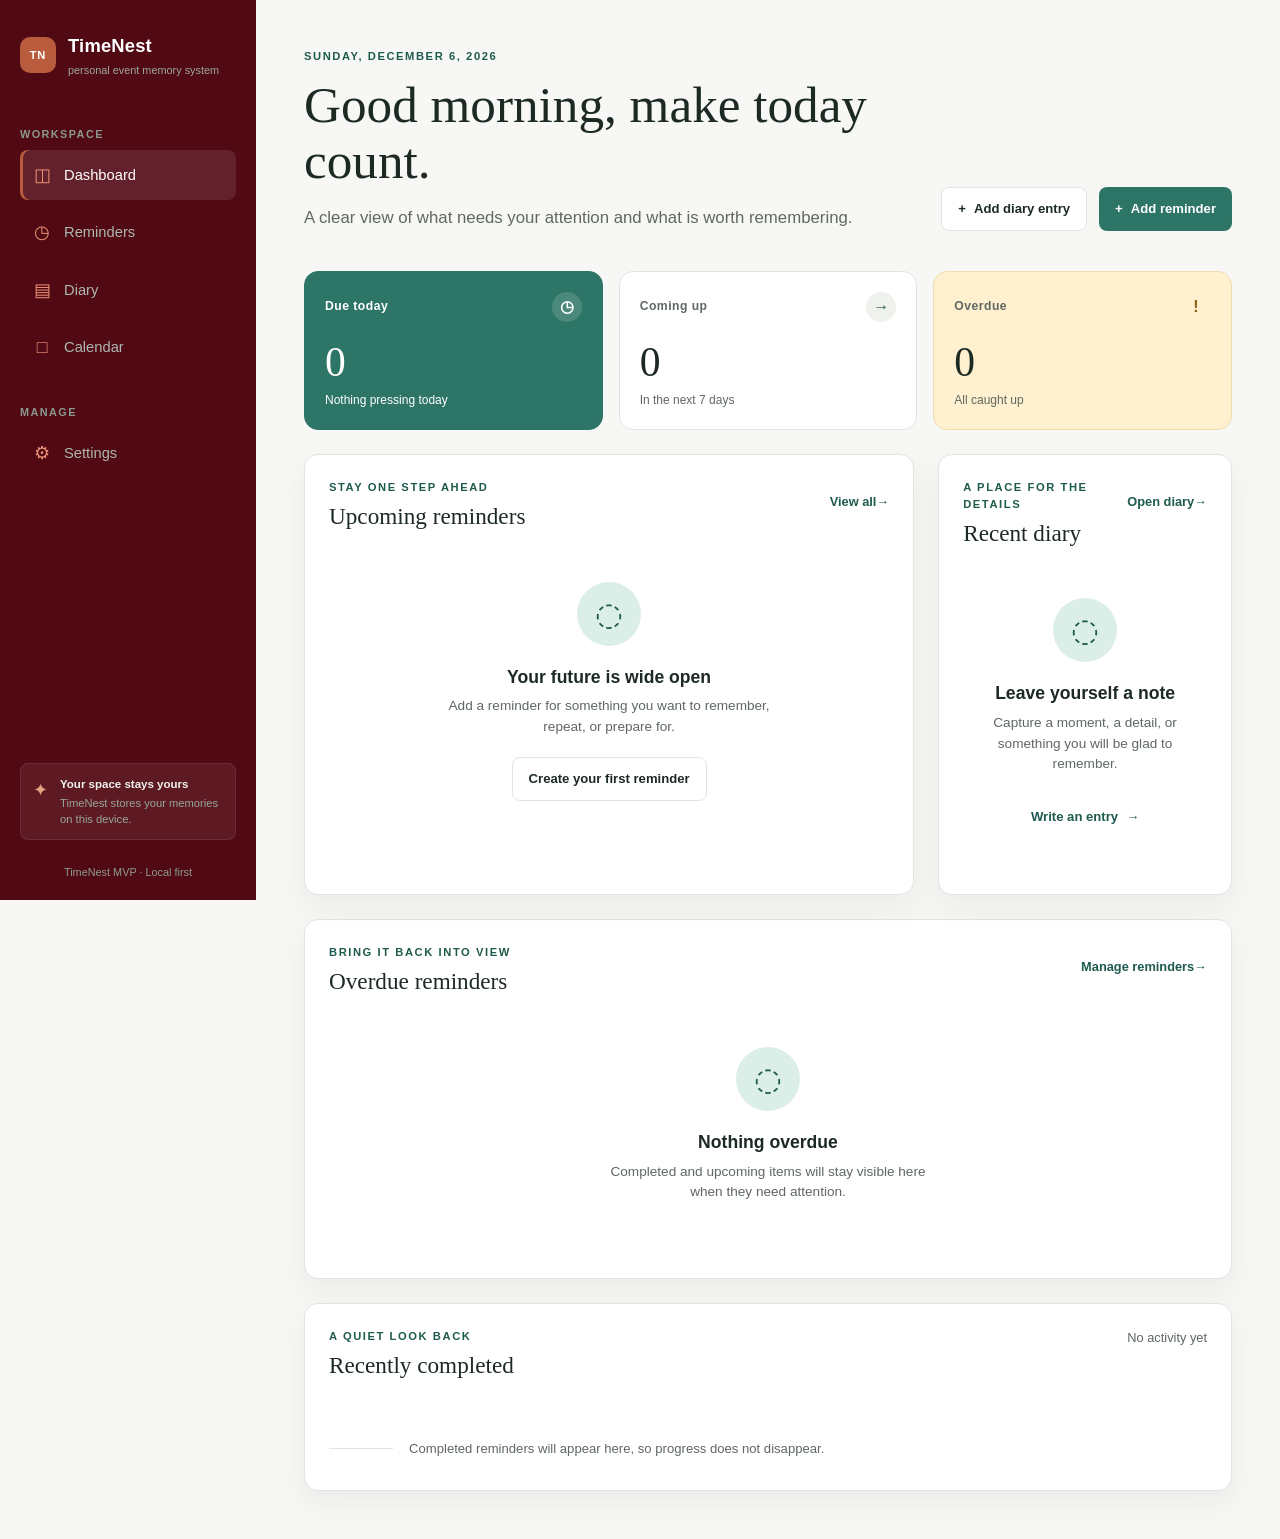
==== index.html @ 500fc463 "first commit" ====
<!doctype html>
<html lang="en">
<head>
  <meta charset="UTF-8">
  <meta name="viewport" content="width=device-width, initial-scale=1">
  <meta name="description" content="TimeNest keeps important reminders, recurring activities, and personal memories in one calm place.">
  <meta name="theme-color" content="#2d7567">
  <link rel="manifest" href="manifest.webmanifest">
  <link rel="icon" href="assets/icons/timenest-192.svg" type="image/svg+xml">
  <link rel="apple-touch-icon" href="assets/icons/timenest-192.svg">
  <title>TimeNest | Personal event memory system</title>
  <link rel="stylesheet" href="css/reset.css">
  <link rel="stylesheet" href="css/variables.css?v=2">
  <link rel="stylesheet" href="css/base.css?v=2">
  <link rel="stylesheet" href="css/layout.css?v=4">
  <link rel="stylesheet" href="css/components.css?v=2">
  <link rel="stylesheet" href="css/forms.css">
  <link rel="stylesheet" href="css/dashboard.css?v=1">
  <link rel="stylesheet" href="css/reminders.css?v=4">
  <link rel="stylesheet" href="css/diary.css">
  <link rel="stylesheet" href="css/calendar.css?v=1">
  <link rel="stylesheet" href="css/settings.css">
  <link rel="stylesheet" href="css/responsive.css?v=4">
</head>
<body>
  <div class="connection-status" id="connection-status" role="status" aria-live="polite" hidden>
    <span class="connection-status__dot" aria-hidden="true"></span><span data-connection-message>Offline: using saved TimeNest files.</span>
  </div>
  <div class="update-notice" id="update-notice" role="status" aria-live="polite" hidden>
    <span>A TimeNest update is ready.</span><button class="button button--small button--secondary" type="button" id="apply-update">Reload</button>
  </div>
  <div class="app-shell">
    <header class="mobile-header">
      <a class="brand brand--compact" href="#dashboard" aria-label="TimeNest dashboard">
        <span class="brand-mark" aria-hidden="true">TN</span>
        <span>TimeNest</span>
      </a>
      <button class="icon-button" type="button" aria-label="Open navigation" data-menu-toggle>
        <span aria-hidden="true">☰</span>
      </button>
    </header>

    <aside class="sidebar" data-sidebar>
      <div class="sidebar__topline">
        <a class="brand" href="#dashboard" aria-label="TimeNest dashboard">
          <span class="brand-mark" aria-hidden="true">TN</span>
          <span>
            <strong>TimeNest</strong>
            <small>personal event memory system</small>
          </span>
        </a>
        <button class="icon-button sidebar__close" type="button" aria-label="Close navigation" data-menu-close>
          <span aria-hidden="true">×</span>
        </button>
      </div>

      <nav class="primary-nav" aria-label="Primary navigation">
        <p class="nav-label">Workspace</p>
        <a class="nav-link is-active" href="#dashboard" aria-current="page">
          <span class="nav-link__icon" aria-hidden="true">◫</span>
          <span>Dashboard</span>
        </a>
        <a class="nav-link" href="#reminders">
          <span class="nav-link__icon" aria-hidden="true">◷</span>
          <span>Reminders</span>
        </a>
        <a class="nav-link" href="#diary">
          <span class="nav-link__icon" aria-hidden="true">▤</span>
          <span>Diary</span>
        </a>
        <a class="nav-link" href="#calendar">
          <span class="nav-link__icon" aria-hidden="true">□</span>
          <span>Calendar</span>
        </a>

        <p class="nav-label nav-label--spaced">Manage</p>
        <a class="nav-link" href="#settings">
          <span class="nav-link__icon" aria-hidden="true">⚙</span>
          <span>Settings</span>
        </a>
      </nav>

      <div class="sidebar__footer">
        <div class="privacy-note">
          <span class="privacy-note__icon" aria-hidden="true">✦</span>
          <div>
            <strong>Your space stays yours</strong>
            <p>TimeNest stores your memories on this device.</p>
          </div>
        </div>
        <small class="sidebar__version">TimeNest MVP · Local first</small>
      </div>
    </aside>

    <div class="sidebar-backdrop" data-menu-close></div>

    <main class="main-content" id="dashboard">
      <header class="page-header">
        <div>
          <p class="eyebrow" data-dashboard-date>Saturday, September 12, 2026</p>
          <h1>Good morning, make today count.</h1>
          <p class="page-header__summary">A clear view of what needs your attention and what is worth remembering.</p>
        </div>
        <div class="page-header__actions">
          <button class="button button--secondary" type="button" data-open-diary-form>
            <span aria-hidden="true">+</span>
            Add diary entry
          </button>
          <button class="button button--primary" type="button" data-open-reminder-form>
            <span aria-hidden="true">+</span>
            Add reminder
          </button>
        </div>
      </header>

      <section class="stats-grid" aria-label="Today at a glance">
        <article class="stat-card stat-card--accent">
          <div class="stat-card__header">
            <span class="stat-card__label">Due today</span>
            <span class="stat-card__icon" aria-hidden="true">◷</span>
          </div>
          <strong class="stat-card__value" data-dashboard-value="today">0</strong>
          <p>Nothing pressing today</p>
        </article>
        <article class="stat-card">
          <div class="stat-card__header">
            <span class="stat-card__label">Coming up</span>
            <span class="stat-card__icon" aria-hidden="true">→</span>
          </div>
          <strong class="stat-card__value" data-dashboard-value="upcoming">0</strong>
          <p>In the next 7 days</p>
        </article>
        <article class="stat-card stat-card--warning">
          <div class="stat-card__header">
            <span class="stat-card__label">Overdue</span>
            <span class="stat-card__icon" aria-hidden="true">!</span>
          </div>
          <strong class="stat-card__value" data-dashboard-value="overdue">0</strong>
          <p>All caught up</p>
        </article>
      </section>

      <div class="dashboard-grid">
        <section class="content-panel content-panel--wide" aria-labelledby="upcoming-title">
          <div class="panel-heading">
            <div>
              <p class="eyebrow">Stay one step ahead</p>
              <h2 id="upcoming-title">Upcoming reminders</h2>
            </div>
            <a class="text-link" href="#reminders">View all <span aria-hidden="true">→</span></a>
          </div>
          <div id="upcoming-reminders-list" class="dashboard-list" aria-live="polite"></div>
        </section>

        <section class="content-panel" aria-labelledby="diary-title">
          <div class="panel-heading">
            <div>
              <p class="eyebrow">A place for the details</p>
              <h2 id="diary-title">Recent diary</h2>
            </div>
            <a class="text-link" href="#diary">Open diary <span aria-hidden="true">→</span></a>
          </div>
          <div id="recent-diary-list" class="dashboard-list" aria-live="polite"></div>
        </section>
      </div>

      <section class="content-panel overdue-panel" aria-labelledby="overdue-title">
        <div class="panel-heading">
          <div>
            <p class="eyebrow">Bring it back into view</p>
            <h2 id="overdue-title">Overdue reminders</h2>
          </div>
          <a class="text-link" href="#reminders">Manage reminders <span aria-hidden="true">→</span></a>
        </div>
        <div id="overdue-reminders-list" class="dashboard-list" aria-live="polite"></div>
      </section>

      <section class="content-panel history-panel" aria-labelledby="history-title">
        <div class="panel-heading">
          <div>
            <p class="eyebrow">A quiet look back</p>
            <h2 id="history-title">Recently completed</h2>
          </div>
          <span class="panel-meta">No activity yet</span>
        </div>
        <div id="recent-completed-list" class="dashboard-list" aria-live="polite"></div>
      </section>

      <section class="app-view reminders-view" id="reminders-view" aria-labelledby="reminders-title" hidden>
        <header class="page-header page-header--compact">
          <div>
            <p class="eyebrow">Keep the important things moving</p>
            <h1 id="reminders-title">Reminders</h1>
            <p class="page-header__summary">Plan once, then let TimeNest keep the next date in view.</p>
          </div>
          <button class="button button--primary" type="button" data-open-reminder-form><span aria-hidden="true">+</span> Add reminder</button>
        </header>
        <div class="reminders-toolbar">
          <label class="form-label" for="reminder-filter">Show</label>
          <select class="form-control reminders-filter" id="reminder-filter">
            <option value="active">Active reminders</option>
            <option value="completed">Completed reminders</option>
            <option value="archived">Archived reminders</option>
            <option value="all">All reminders</option>
          </select>
        </div>
        <div id="reminder-list" class="reminder-list" aria-live="polite"></div>
      </section>

      <section class="app-view diary-view" id="diary-view" aria-labelledby="diary-page-title" hidden>
        <header class="page-header page-header--compact">
          <div>
            <p class="eyebrow">Keep the details close</p>
            <h1 id="diary-page-title">Diary</h1>
            <p class="page-header__summary">A searchable record of the moments, decisions, and details you want to keep.</p>
          </div>
          <button class="button button--primary" type="button" data-open-diary-form><span aria-hidden="true">+</span> Add diary entry</button>
        </header>
        <div class="diary-toolbar">
          <label class="form-label diary-search-label" for="diary-search">Search</label>
          <input class="form-control" id="diary-search" type="search" placeholder="Search title or entry...">
          <label class="form-label" for="diary-category-filter">Category</label>
          <select class="form-control" id="diary-category-filter"><option value="">All categories</option></select>
          <label class="form-label" for="diary-date-filter">Date</label>
          <input class="form-control" id="diary-date-filter" type="date">
          <label class="form-label" for="diary-sort">Sort</label>
          <select class="form-control" id="diary-sort"><option value="newest">Newest first</option><option value="oldest">Oldest first</option><option value="title">Title A-Z</option></select>
        </div>
        <div id="diary-list" class="diary-list" aria-live="polite"></div>
      </section>

      <section class="app-view calendar-view" id="calendar-view" aria-labelledby="calendar-page-title" hidden>
        <header class="page-header page-header--compact">
          <div><p class="eyebrow">See your time in context</p><h1 id="calendar-page-title">Calendar</h1><p class="page-header__summary">Reminders and diary entries, gathered by date.</p></div>
          <div class="calendar-actions"><button class="button button--secondary" type="button" data-calendar-today>Today</button><button class="icon-button icon-button--light" type="button" aria-label="Previous month" data-calendar-prev>←</button><button class="icon-button icon-button--light" type="button" aria-label="Next month" data-calendar-next>→</button></div>
        </header>
        <section class="calendar-panel" aria-labelledby="calendar-title"><div class="calendar-heading"><h2 id="calendar-title">Calendar</h2><div class="calendar-legend"><span><i class="calendar-marker calendar-marker--diary"></i> Diary</span><span><i class="calendar-marker calendar-marker--reminder"></i> Reminder</span></div></div><div class="calendar-weekdays" aria-hidden="true"><span>Sun</span><span>Mon</span><span>Tue</span><span>Wed</span><span>Thu</span><span>Fri</span><span>Sat</span></div><div class="calendar-grid" id="calendar-grid"></div></section>
        <section class="calendar-selection content-panel" aria-labelledby="calendar-selected-date"><p class="eyebrow">Selected date</p><h2 id="calendar-selected-date">Today</h2><div id="calendar-selected-items"></div></section>
      </section>

      <section class="app-view settings-view" id="settings-view" aria-labelledby="settings-page-title" hidden>
        <header class="page-header page-header--compact"><div><p class="eyebrow">Make TimeNest work your way</p><h1 id="settings-page-title">Settings</h1><p class="page-header__summary">Notification controls stay transparent and private on this device.</p></div></header>
        <section class="content-panel settings-panel" aria-labelledby="notification-settings-title">
          <div class="panel-heading"><div><p class="eyebrow">Browser notifications</p><h2 id="notification-settings-title">Reminder notifications</h2></div><span class="status status--upcoming">Local only</span></div>
          <p class="settings-status" id="notification-status-text">Checking notification support...</p>
          <p class="settings-permission" id="notification-permission">Permission: checking</p>
          <div class="settings-options">
            <label class="settings-toggle"><input type="checkbox" id="notifications-enabled"><span><strong>Enable reminder notifications</strong><small>Check eligible reminders when TimeNest opens or when you check manually.</small></span></label>
            <label class="settings-toggle"><input type="checkbox" id="overdue-notifications-enabled"><span><strong>Include overdue reminders</strong><small>Allow one notification per overdue reminder per day.</small></span></label>
          </div>
          <div class="settings-actions"><button class="button button--primary" type="button" id="request-notification-permission">Allow notifications</button><button class="button button--secondary" type="button" id="check-notifications">Check reminders now</button></div>
          <p class="settings-check-result" id="notification-check-result" aria-live="polite"></p>
          <div class="settings-note"><strong>About browser notifications</strong><p>Browser permissions and device settings control whether notifications appear. An ordinary browser tab cannot always wake at an exact future time, so TimeNest checks when the app opens or when you run a check. A future push service can extend this without changing your reminder data.</p></div>
        </section>
        <section class="content-panel settings-panel" aria-labelledby="preferences-title">
          <div class="panel-heading"><div><p class="eyebrow">Preferences</p><h2 id="preferences-title">Appearance and reminder defaults</h2></div></div>
          <div class="settings-fields">
            <label class="form-field"><span class="form-label">Theme</span><select class="form-control" id="theme-select"><option value="system">Use device setting</option><option value="light">Light</option><option value="dark">Dark</option></select></label>
            <label class="form-field"><span class="form-label">Default reminder lead time</span><input class="form-control" id="default-reminder-days" type="number" min="0" step="1"><small>Days before the due date.</small></label>
            <label class="form-field"><span class="form-label">Default reminder time</span><input class="form-control" id="default-reminder-time" type="time"><small>Used for newly created reminders.</small></label>
          </div>
          <div class="settings-actions"><button class="button button--primary" type="button" id="save-preferences">Save preferences</button></div>
        </section>
        <section class="content-panel settings-panel" aria-labelledby="account-title">
          <div class="panel-heading"><div><p class="eyebrow">Your profile</p><h2 id="account-title">Account and access</h2></div><span class="status status--upcoming" id="account-status-badge">Device only</span></div>
          <p class="settings-status" id="account-status-text">Checking profile status...</p>
          <div class="settings-fields" id="account-fields" hidden>
            <label class="form-field"><span class="form-label">Display name</span><input class="form-control" id="account-display-name" type="text" maxlength="80" placeholder="Your name"></label>
            <label class="form-field"><span class="form-label">Email address</span><input class="form-control" id="account-email" type="email" maxlength="254" placeholder="you@example.com"></label>
          </div>
          <div class="settings-actions" id="account-actions"></div>
          <div class="settings-note"><strong>About local profiles</strong><p>A profile is stored only on this device and simply puts a password around your own data. TimeNest never sends your email, reminders, or diary entries to a server. If you clear your browser data, the profile and everything it protects are removed together.</p></div>
        </section>
        <section class="content-panel settings-panel" aria-labelledby="data-title">
          <div class="panel-heading"><div><p class="eyebrow">Your local data</p><h2 id="data-title">Export, import, or clear</h2></div></div>
          <p class="settings-permission">Exports include reminders, diary entries, and preferences. Imported files are validated before any data changes.</p>
          <div class="settings-fields settings-fields--data"><label class="form-field"><span class="form-label">Import behavior</span><select class="form-control" id="import-mode"><option value="merge">Merge (keep existing duplicates)</option><option value="replace">Replace all existing data</option></select></label><label class="form-field"><span class="form-label">TimeNest JSON file</span><input class="form-control" id="import-file" type="file" accept="application/json,.json"></label></div>
          <div class="settings-actions"><button class="button button--secondary" type="button" id="export-data">Export JSON</button><button class="button button--primary" type="button" id="import-data">Import JSON</button><button class="button button--danger" type="button" id="clear-all-data">Clear all data</button></div>
          <p class="settings-check-result" id="data-transfer-result" aria-live="polite"></p>
        </section>
      </section>
    </main>
  </div>

  <dialog class="modal-dialog" id="reminder-form-dialog" aria-labelledby="reminder-form-title">
    <form class="modal" id="reminder-form" method="dialog">
      <div class="modal__header"><h2 id="reminder-form-title">Add reminder</h2><button class="icon-button icon-button--light" type="button" aria-label="Close reminder form" data-close-dialog="reminder-form-dialog">×</button></div>
      <div class="modal__body form-grid">
        <div class="form-field form-field--full"><label class="form-label" for="reminder-title">Title</label><input class="form-control" id="reminder-title" name="title" required maxlength="120" placeholder="e.g. Car service"></div>
        <div class="form-field"><label class="form-label" for="reminder-category">Category</label><input class="form-control" id="reminder-category" name="category" maxlength="60" value="General"></div>
        <div class="form-field"><label class="form-label" for="reminder-date">Due date</label><input class="form-control" id="reminder-date" name="nextDueDate" type="date" required></div>
        <div class="form-field"><label class="form-label" for="reminder-time">Time <span class="form-hint">optional</span></label><input class="form-control" id="reminder-time" name="reminderTime" type="time"></div>
        <div class="form-field"><label class="form-label" for="recurrence-type">Repeats</label><select class="form-control" id="recurrence-type" name="recurrenceType"><option value="once">One time</option><option value="daily">Daily</option><option value="weekly">Weekly</option><option value="monthly">Monthly</option><option value="yearly">Yearly</option><option value="custom">Custom interval</option></select></div>
        <div class="form-field" id="recurrence-interval-field"><label class="form-label" for="recurrence-interval">Every</label><input class="form-control" id="recurrence-interval" name="recurrenceInterval" type="number" min="1" step="1" value="1"></div>
        <div class="form-field" id="custom-unit-field"><label class="form-label" for="custom-unit">Unit</label><select class="form-control" id="custom-unit" name="customUnit"><option value="days">Days</option><option value="weeks">Weeks</option><option value="months">Months</option><option value="years">Years</option></select></div>
        <div class="form-field"><label class="form-label" for="reminder-days">Remind me days before</label><input class="form-control" id="reminder-days" name="reminderDaysBefore" type="number" min="0" step="1" value="7"></div>
        <div class="form-field form-field--full"><label class="form-label" for="reminder-notes">Notes <span class="form-hint">optional</span></label><textarea class="form-control" id="reminder-notes" name="notes" maxlength="2000" placeholder="Add context you will want later..."></textarea></div>
      </div>
      <div class="modal__footer"><button class="button button--secondary" type="button" data-close-dialog="reminder-form-dialog">Cancel</button><button class="button button--primary" type="submit">Save reminder</button></div>
    </form>
  </dialog>

  <dialog class="modal-dialog" id="reminder-detail-dialog" aria-labelledby="reminder-detail-title">
    <div class="modal" id="reminder-detail-content"></div>
  </dialog>

  <dialog class="modal-dialog" id="diary-form-dialog" aria-labelledby="diary-form-title">
    <form class="modal" id="diary-form" method="dialog">
      <div class="modal__header"><h2 id="diary-form-title">Add diary entry</h2><button class="icon-button icon-button--light" type="button" aria-label="Close diary form" data-close-dialog="diary-form-dialog">×</button></div>
      <div class="modal__body form-grid">
        <div class="form-field"><label class="form-label" for="diary-date">Date</label><input class="form-control" id="diary-date" name="date" type="date" required></div>
        <div class="form-field"><label class="form-label" for="diary-time">Time <span class="form-hint">optional</span></label><input class="form-control" id="diary-time" name="time" type="time"></div>
        <div class="form-field"><label class="form-label" for="diary-category">Category</label><input class="form-control" id="diary-category" name="category" maxlength="60" value="General"></div>
        <div class="form-field form-field--full"><label class="form-label" for="diary-title-input">Title</label><input class="form-control" id="diary-title-input" name="title" required maxlength="120" placeholder="What do you want to remember?"></div>
        <div class="form-field form-field--full"><label class="form-label" for="diary-content">Entry</label><textarea class="form-control" id="diary-content" name="content" required maxlength="5000" placeholder="Write a few details..."></textarea></div>
      </div>
      <div class="modal__footer"><button class="button button--secondary" type="button" data-close-dialog="diary-form-dialog">Cancel</button><button class="button button--primary" type="submit">Save entry</button></div>
    </form>
  </dialog>

  <dialog class="modal-dialog" id="diary-detail-dialog" aria-labelledby="diary-detail-title">
    <div class="modal" id="diary-detail-content"></div>
  </dialog>

  <dialog class="modal-dialog" id="account-password-dialog" aria-labelledby="account-password-title">
    <form class="modal" id="account-password-form" method="dialog">
      <div class="modal__header"><h2 id="account-password-title">Change password</h2><button class="icon-button icon-button--light" type="button" aria-label="Close password form" data-close-dialog="account-password-dialog">×</button></div>
      <div class="modal__body form-grid">
        <div class="form-field form-field--full"><label class="form-label" for="account-current-password">Current password</label><input class="form-control" id="account-current-password" name="currentPassword" type="password" autocomplete="current-password" required></div>
        <div class="form-field form-field--full"><label class="form-label" for="account-new-password">New password</label><input class="form-control" id="account-new-password" name="newPassword" type="password" autocomplete="new-password" required minlength="8"><small class="form-hint">At least 8 characters.</small></div>
      </div>
      <div class="modal__footer"><button class="button button--secondary" type="button" data-close-dialog="account-password-dialog">Cancel</button><button class="button button--primary" type="submit">Update password</button></div>
    </form>
  </dialog>

  <div class="toast-region" id="toast-region" aria-live="polite" aria-atomic="true"></div>

  <script type="module" src="js/app.js?v=6"></script>
</body>
</html>
---- css/variables.css ----
:root {
  color-scheme: light;
  --color-canvas: #f7f8f5;
  --color-surface: #ffffff;
  --color-surface-soft: #eef1ec;
  --color-surface-raised: #ffffff;
  --color-surface-inset: #f1f4f0;
  --color-ink: #1d2a24;
  --color-ink-muted: #5f6862;
  --color-ink-faint: #9ca69f;
  --color-line: #e0e6df;
  --color-line-strong: #c4cec6;
  --color-accent: #2d7567;
  --color-accent-dark: #1f5a4f;
  --color-accent-soft: #dceee8;
  --color-coral: #b85c3d;
  --color-coral-soft: #f8e4dc;
  --color-yellow: #8a6214;
  --color-yellow-soft: #fff0cf;
  --color-success: #2d7567;
  --color-success-soft: #dceee8;
  --color-danger: #b64d43;
  --color-danger-soft: #f9e0dd;
  --color-info: #3e6890;
  --color-info-soft: #e2edf7;
  --color-on-accent: #ffffff;
  --color-on-coral: #ffffff;
  --color-on-danger: #ffffff;
  --color-shadow: rgba(29, 42, 36, 0.06);
  --font-display: Georgia, 'Times New Roman', serif;
  --font-body: 'Segoe UI', Tahoma, sans-serif;
  --text-xs: 0.72rem;
  --text-sm: 0.82rem;
  --text-md: 0.95rem;
  --text-lg: 1.15rem;
  --text-xl: 1.45rem;
  --text-2xl: 1.9rem;
  --text-3xl: clamp(2rem, 4vw, 3.7rem);
  --leading-tight: 1.1;
  --leading-normal: 1.5;
  --leading-relaxed: 1.7;
  --sidebar-width: 256px;
  --content-max: 1440px;
  --radius-sm: 8px;
  --radius-md: 14px;
  --radius-lg: 22px;
  --border-thin: 1px solid var(--color-line);
  --border-strong: 1px solid var(--color-line-strong);
  --shadow-sm: 0 4px 14px var(--color-shadow);
  --shadow-md: 0 14px 34px rgba(29, 42, 36, 0.12);
  --space-1: 0.25rem;
  --space-2: 0.5rem;
  --space-3: 0.75rem;
  --space-4: 1rem;
  --space-5: 1.25rem;
  --space-6: 1.5rem;
  --space-8: 2rem;
  --space-10: 2.5rem;
  --space-12: 3rem;
  --space-16: 4rem;
  --space-20: 5rem;
}

[data-theme="dark"] {
  color-scheme: dark;
  --color-canvas: #17201c;
  --color-surface: #202b26;
  --color-surface-soft: #293630;
  --color-surface-raised: #2a3731;
  --color-surface-inset: #18231e;
  --color-ink: #f2f6f1;
  --color-ink-muted: #b8c3bb;
  --color-ink-faint: #87958b;
  --color-line: #36443c;
  --color-line-strong: #536259;
  --color-accent: #2d7567;
  --color-accent-dark: #78c5ae;
  --color-accent-soft: #24483f;
  --color-coral: #ed9277;
  --color-coral-soft: #4c302b;
  --color-yellow: #e5b75f;
  --color-yellow-soft: #493b22;
  --color-success: #78c5ae;
  --color-success-soft: #24483f;
  --color-danger: #f08e83;
  --color-danger-soft: #4c2d2b;
  --color-info: #8db9e0;
  --color-info-soft: #293e52;
  --color-on-accent: #ffffff;
  --color-on-coral: #1d2a24;
  --color-on-danger: #1d2a24;
  --color-shadow: rgba(0, 0, 0, 0.2);
}

@media (prefers-color-scheme: dark) {
  :root:not([data-theme="light"]) {
    color-scheme: dark;
    --color-canvas: #17201c;
    --color-surface: #202b26;
    --color-surface-soft: #293630;
    --color-surface-raised: #2a3731;
    --color-surface-inset: #18231e;
    --color-ink: #f2f6f1;
    --color-ink-muted: #b8c3bb;
    --color-ink-faint: #87958b;
    --color-line: #36443c;
    --color-line-strong: #536259;
    --color-accent: #2d7567;
    --color-accent-dark: #78c5ae;
    --color-accent-soft: #24483f;
    --color-coral: #ed9277;
    --color-coral-soft: #4c302b;
    --color-yellow: #e5b75f;
    --color-yellow-soft: #493b22;
    --color-success: #78c5ae;
    --color-success-soft: #24483f;
    --color-danger: #f08e83;
    --color-danger-soft: #4c2d2b;
    --color-info: #8db9e0;
    --color-info-soft: #293e52;
    --color-on-accent: #ffffff;
    --color-on-coral: #1d2a24;
    --color-on-danger: #1d2a24;
    --color-shadow: rgba(0, 0, 0, 0.2);
  }
}
---- css/base.css ----
body {
  background: var(--color-canvas);
  color: var(--color-ink);
  font-family: var(--font-body);
  line-height: var(--leading-normal);
  transition: background-color 180ms ease, color 180ms ease;
}

[hidden] {
  display: none !important;
}

h1,
h2,
h3 {
  letter-spacing: 0;
}

h1,
h2 {
  font-family: var(--font-display);
  font-weight: 500;
}

h1 {
  font-size: var(--text-3xl);
  line-height: var(--leading-tight);
  max-width: 760px;
}

h2 {
  font-size: var(--text-xl);
  line-height: var(--leading-tight);
}

h3 {
  font-size: var(--text-lg);
  line-height: 1.3;
}

p {
  color: var(--color-ink-muted);
}

small {
  font-size: var(--text-xs);
}

input,
textarea,
select {
  color: var(--color-ink);
}

:focus-visible {
  outline: 3px solid var(--color-coral);
  outline-offset: 3px;
}

::selection {
  background: var(--color-accent-soft);
  color: var(--color-ink);
}
---- css/layout.css ----
.app-shell {
  display: grid;
  grid-template-columns: var(--sidebar-width) minmax(0, 1fr);
  min-height: 100vh;
}

.sidebar {
  background: #510913;
  color: #f8faf5;
  display: flex;
  flex-direction: column;
  height: 100vh;
  overflow: auto;
  padding: var(--space-8) var(--space-5) var(--space-5);
  position: sticky;
  top: 0;
  z-index: 2;
}

.sidebar__topline {
  align-items: flex-start;
  display: flex;
  justify-content: space-between;
}

.main-content {
  max-width: calc(var(--content-max) + var(--space-12) * 2);
  min-width: 0;
  padding: var(--space-12) clamp(var(--space-6), 5vw, var(--space-12));
}

.page-header {
  align-items: flex-end;
  display: flex;
  gap: var(--space-8);
  justify-content: space-between;
  margin-bottom: var(--space-10);
}

.page-header__summary {
  font-size: 1.05rem;
  margin-top: var(--space-4);
  max-width: 620px;
}

.page-header__actions {
  align-items: center;
  display: flex;
  flex-shrink: 0;
  gap: var(--space-3);
}

.stats-grid {
  display: grid;
  gap: var(--space-4);
  grid-template-columns: repeat(3, minmax(0, 1fr));
  margin-bottom: var(--space-6);
}

.dashboard-grid {
  display: grid;
  gap: var(--space-6);
  grid-template-columns: minmax(0, 1.35fr) minmax(280px, 0.65fr);
}

.content-panel {
  background: var(--color-surface);
  border: 1px solid var(--color-line);
  border-radius: var(--radius-md);
  box-shadow: 0 12px 30px var(--color-shadow);
  min-width: 0;
  padding: var(--space-6);
}

.content-panel--wide {
  min-height: 390px;
}

.history-panel {
  margin-top: var(--space-6);
}

.mobile-header {
  display: none;
}

.sidebar-backdrop {
  display: none;
}
---- css/components.css ----
.brand {
  align-items: center;
  display: flex;
  gap: var(--space-3);
  min-height: 44px;
}

.brand > span:last-child {
  display: flex;
  flex-direction: column;
  gap: 2px;
}

.brand strong {
  color: #ffffff;
  font-size: 1.15rem;
  letter-spacing: 0.01em;
}

.brand small {
  color: #9aa9a1;
  font-size: 0.68rem;
}

.brand-mark {
  align-items: center;
  background: var(--color-coral);
  border-radius: 10px;
  color: var(--color-on-coral);
  display: inline-flex;
  font-size: 0.7rem;
  font-weight: 800;
  height: 36px;
  justify-content: center;
  letter-spacing: 0.08em;
  width: 36px;
}

.icon-button {
  align-items: center;
  background: transparent;
  border-radius: var(--radius-sm);
  color: inherit;
  display: inline-flex;
  font-size: 1.5rem;
  height: 44px;
  justify-content: center;
  width: 44px;
}

.icon-button:hover {
  background: rgba(255, 255, 255, 0.09);
}

.sidebar__close {
  display: none;
}

.primary-nav {
  margin-top: var(--space-12);
}

.nav-label {
  color: #8a9990;
  font-size: 0.68rem;
  font-weight: 700;
  letter-spacing: 0.13em;
  text-transform: uppercase;
}

.nav-label--spaced {
  margin-top: var(--space-8);
}

.nav-link {
  align-items: center;
  border-radius: var(--radius-sm);
  color: #acb8b1;
  display: flex;
  font-size: 0.92rem;
  gap: var(--space-3);
  margin-top: var(--space-2);
  min-height: 44px;
  padding: 0.72rem var(--space-3);
  transition: background 160ms ease, color 160ms ease;
}

.nav-link:hover,
.nav-link.is-active {
  background: rgba(255, 255, 255, 0.1);
  color: #ffffff;
}

.nav-link.is-active {
  box-shadow: inset 3px 0 var(--color-coral);
}

.nav-link__icon {
  color: #ed9277;
  font-size: 1.1rem;
  text-align: center;
  width: 20px;
}

.sidebar__footer {
  margin-top: auto;
}

.privacy-note {
  background: rgba(255, 255, 255, 0.07);
  border: 1px solid rgba(255, 255, 255, 0.08);
  border-radius: var(--radius-sm);
  display: flex;
  gap: var(--space-3);
  padding: var(--space-3);
}

.privacy-note__icon {
  color: #e2a37d;
  font-size: 1.15rem;
}

.privacy-note strong {
  color: #eef4ef;
  display: block;
  font-size: 0.72rem;
}

.privacy-note p {
  color: #97a79d;
  font-size: 0.7rem;
  line-height: 1.35;
  margin-top: 3px;
}

.sidebar__version {
  color: #8d9b93;
  display: block;
  font-size: 0.68rem;
  margin-top: var(--space-6);
  text-align: center;
}

.eyebrow {
  color: var(--color-accent-dark);
  font-size: 0.7rem;
  font-weight: 800;
  letter-spacing: 0.14em;
  margin-bottom: var(--space-3);
  text-transform: uppercase;
}

.button {
  align-items: center;
  border-radius: var(--radius-sm);
  display: inline-flex;
  font-size: var(--text-sm);
  font-weight: 700;
  gap: var(--space-2);
  justify-content: center;
  min-height: 44px;
  padding: 0.65rem 1rem;
  transition: background 160ms ease, border-color 160ms ease, transform 160ms ease;
}

.button:hover {
  transform: translateY(-1px);
}

.button--primary {
  background: var(--color-accent);
  color: var(--color-on-accent);
}

.button--primary:hover {
  background: var(--color-accent-dark);
}

.button--secondary {
  background: var(--color-surface);
  border: var(--border-thin);
  color: var(--color-ink);
}

.button--secondary:hover {
  border-color: var(--color-accent);
  color: var(--color-accent-dark);
}

.button--ghost {
  background: transparent;
  color: var(--color-accent-dark);
  padding-inline: 0;
}

.button--danger {
  background: var(--color-danger);
  color: var(--color-on-danger);
}

.button--danger:hover {
  filter: brightness(0.92);
}

.button:disabled:hover {
  transform: none;
}

.status {
  align-items: center;
  border-radius: 999px;
  display: inline-flex;
  font-size: var(--text-xs);
  font-weight: 800;
  gap: var(--space-2);
  line-height: 1;
  padding: 0.45rem 0.65rem;
}

.status::before {
  background: currentColor;
  border-radius: 50%;
  content: '';
  height: 0.42rem;
  width: 0.42rem;
}

.status--upcoming {
  background: var(--color-info-soft);
  color: var(--color-info);
}

.status--success {
  background: var(--color-success-soft);
  color: var(--color-success);
}

.status--warning {
  background: var(--color-yellow-soft);
  color: var(--color-yellow);
}

.status--danger {
  background: var(--color-danger-soft);
  color: var(--color-danger);
}

.modal-backdrop {
  align-items: center;
  background: rgba(18, 29, 24, 0.58);
  display: none;
  inset: 0;
  justify-content: center;
  padding: var(--space-4);
  position: fixed;
  z-index: 50;
}

.modal-backdrop.is-visible {
  display: flex;
}

.modal {
  background: var(--color-surface-raised);
  border: var(--border-thin);
  border-radius: var(--radius-md);
  box-shadow: var(--shadow-md);
  max-height: min(720px, calc(100vh - 2rem));
  max-width: 560px;
  overflow: auto;
  padding: var(--space-6);
  width: 100%;
}

.modal__header,
.modal__footer {
  align-items: center;
  display: flex;
  gap: var(--space-3);
  justify-content: space-between;
}

.modal__header {
  border-bottom: var(--border-thin);
  padding-bottom: var(--space-4);
}

.modal__body {
  padding: var(--space-6) 0;
}

.modal__footer {
  justify-content: flex-end;
}

.toast-region {
  bottom: var(--space-5);
  display: flex;
  flex-direction: column;
  gap: var(--space-3);
  pointer-events: none;
  position: fixed;
  right: var(--space-5);
  z-index: 60;
}

.connection-status,
.update-notice {
  align-items: center;
  background: var(--color-ink);
  border: 1px solid var(--color-line);
  border-radius: 999px;
  box-shadow: var(--shadow-sm);
  color: var(--color-canvas);
  display: flex;
  font-size: var(--text-sm);
  gap: var(--space-2);
  padding: var(--space-2) var(--space-3);
  position: fixed;
  right: var(--space-5);
  z-index: 70;
}

.connection-status { bottom: var(--space-5); }
.update-notice { bottom: calc(var(--space-5) + 3.3rem); }
.connection-status__dot { background: var(--color-yellow); border-radius: 50%; height: 0.55rem; width: 0.55rem; }
.update-notice .button { min-height: 44px; padding: 0.45rem 0.7rem; }

.toast {
  background: var(--color-ink);
  border: var(--border-thin);
  border-radius: var(--radius-sm);
  box-shadow: var(--shadow-md);
  color: var(--color-canvas);
  font-size: var(--text-sm);
  max-width: min(360px, calc(100vw - 2rem));
  padding: var(--space-3) var(--space-4);
  pointer-events: auto;
}

.toast--success {
  border-left: 4px solid var(--color-success);
}

.toast--warning {
  border-left: 4px solid var(--color-yellow);
}

.toast--error {
  border-left: 4px solid var(--color-danger);
}

.text-link {
  align-items: center;
  color: var(--color-accent-dark);
  display: inline-flex;
  font-size: 0.8rem;
  font-weight: 700;
  min-height: 44px;
  white-space: nowrap;
}

.text-link:hover {
  color: var(--color-coral);
}

.panel-heading {
  align-items: flex-start;
  display: flex;
  justify-content: space-between;
}

.panel-heading .eyebrow {
  margin-bottom: var(--space-2);
}

.panel-meta {
  color: var(--color-ink-muted);
  font-size: 0.8rem;
}
---- css/forms.css ----
button:disabled {
  cursor: not-allowed;
  opacity: 0.55;
}

button,
a {
  touch-action: manipulation;
}

.form-field {
  display: flex;
  flex-direction: column;
  gap: var(--space-2);
}

.form-field + .form-field {
  margin-top: var(--space-4);
}

.form-label {
  color: var(--color-ink);
  font-size: var(--text-sm);
  font-weight: 700;
}

.form-hint {
  color: var(--color-ink-muted);
  font-size: var(--text-xs);
}

.form-control {
  background: var(--color-surface);
  border: var(--border-thin);
  border-radius: var(--radius-sm);
  min-height: 44px;
  padding: 0.65rem 0.75rem;
  width: 100%;
}

textarea.form-control {
  min-height: 120px;
  resize: vertical;
}

.form-control:hover {
  border-color: var(--color-line-strong);
}

.form-control:focus {
  border-color: var(--color-accent);
  outline: 3px solid var(--color-accent-soft);
  outline-offset: 0;
}

.form-control[aria-invalid="true"] {
  border-color: var(--color-danger);
}

.form-error {
  color: var(--color-danger);
  font-size: var(--text-xs);
  font-weight: 700;
}
---- css/dashboard.css ----
.stat-card {
  background: var(--color-surface);
  border: 1px solid var(--color-line);
  border-radius: var(--radius-md);
  min-height: 148px;
  padding: var(--space-5);
}

.stat-card--accent {
  background: var(--color-accent);
  border-color: var(--color-accent);
  color: #fff;
}

.overdue-panel {
  margin-top: var(--space-6);
}

.dashboard-list {
  display: grid;
  gap: var(--space-2);
  margin-top: var(--space-5);
}

.dashboard-list .empty-state {
  min-height: 230px;
}

.dashboard-row {
  align-items: center;
  background: var(--color-surface-inset);
  border-radius: var(--radius-sm);
  display: grid;
  gap: var(--space-4);
  grid-template-columns: minmax(0, 1fr) auto auto;
  padding: var(--space-3) var(--space-4);
}

.dashboard-row > div {
  display: flex;
  flex-direction: column;
  min-width: 0;
}

.dashboard-row strong,
.dashboard-row span,
.dashboard-row time {
  overflow: hidden;
  text-overflow: ellipsis;
  white-space: nowrap;
}

.dashboard-row span,
.dashboard-row time {
  color: var(--color-ink-muted);
  font-size: var(--text-xs);
}

.dashboard-row time {
  font-weight: 700;
}

.dashboard-row--diary {
  grid-template-columns: minmax(0, 1fr) auto;
}
.stat-card--warning {
  background: var(--color-yellow-soft);
  border-color: #f0dcae;
}

.stat-card__header {
  align-items: center;
  display: flex;
  justify-content: space-between;
}

.stat-card__label {
  color: var(--color-ink-muted);
  font-size: 0.76rem;
  font-weight: 700;
  letter-spacing: 0.04em;
}

.stat-card--accent .stat-card__label,
.stat-card--accent p {
  color: #ffffff;
}

.stat-card__icon {
  align-items: center;
  background: var(--color-surface-soft);
  border-radius: 50%;
  color: var(--color-accent-dark);
  display: inline-flex;
  font-weight: 800;
  height: 30px;
  justify-content: center;
  width: 30px;
}

.stat-card--accent .stat-card__icon {
  background: rgba(255, 255, 255, 0.15);
  color: #fff;
}

.stat-card--warning .stat-card__icon {
  background: var(--color-yellow-soft);
  color: var(--color-yellow);
}

.stat-card__value {
  display: block;
  font-family: var(--font-display);
  font-size: 2.6rem;
  font-weight: 500;
  line-height: 1;
  margin-top: var(--space-5);
}

.stat-card p {
  font-size: 0.75rem;
  margin-top: var(--space-2);
}

.empty-state {
  align-items: center;
  display: flex;
  flex-direction: column;
  justify-content: center;
  min-height: 260px;
  padding: var(--space-8) var(--space-4);
  text-align: center;
}

.empty-state--small {
  min-height: 270px;
}

.empty-state__illustration {
  align-items: center;
  background: var(--color-accent-soft);
  border-radius: 50%;
  color: var(--color-accent-dark);
  display: inline-flex;
  font-family: var(--font-display);
  font-size: 2rem;
  height: 64px;
  justify-content: center;
  margin-bottom: var(--space-5);
  width: 64px;
}

.empty-state h3 {
  font-size: 1.1rem;
}

.empty-state p {
  font-size: 0.85rem;
  margin: var(--space-2) auto var(--space-5);
  max-width: 330px;
}

.history-empty {
  align-items: center;
  display: flex;
  gap: var(--space-4);
  margin-top: var(--space-6);
  padding: var(--space-4) 0 var(--space-2);
}

.history-empty__line {
  background: var(--color-line);
  height: 1px;
  width: 64px;
}

.history-empty p {
  font-size: 0.82rem;
}
---- css/reminders.css ----
.app-view[hidden] {
  display: none;
}

.page-header--compact {
  align-items: flex-end;
  margin-bottom: var(--space-6);
}

.reminders-toolbar {
  align-items: center;
  background: var(--color-surface-inset);
  border: var(--border-thin);
  border-radius: var(--radius-sm);
  display: flex;
  gap: var(--space-3);
  margin-bottom: var(--space-4);
  padding: var(--space-3) var(--space-4);
}

.reminders-filter {
  max-width: 220px;
  min-height: 44px;
}

.reminder-list {
  display: grid;
  gap: var(--space-3);
}

.reminder-card {
  align-items: center;
  background: var(--color-surface);
  border: var(--border-thin);
  border-radius: var(--radius-md);
  box-shadow: var(--shadow-sm);
  display: grid;
  gap: var(--space-5);
  grid-template-columns: minmax(0, 1fr) minmax(170px, auto) auto;
  padding: var(--space-5);
}

.reminder-card__main {
  min-width: 0;
}

.reminder-card__title-row {
  align-items: center;
  display: flex;
  gap: var(--space-3);
}

.reminder-card__title-row h3 {
  overflow: hidden;
  text-overflow: ellipsis;
  white-space: nowrap;
}

.category-dot {
  background: var(--color-coral);
  border-radius: 50%;
  flex: 0 0 auto;
  height: 10px;
  width: 10px;
}

.reminder-card__meta,
.reminder-card__notes,
.reminder-card__date span {
  color: var(--color-ink-muted);
  font-size: var(--text-sm);
}

.reminder-card__meta {
  margin-top: var(--space-2);
}

.reminder-card__notes {
  margin-top: var(--space-3);
  max-width: 600px;
  overflow: hidden;
  text-overflow: ellipsis;
  white-space: nowrap;
}

.reminder-card__date {
  align-items: flex-end;
  display: flex;
  flex-direction: column;
  gap: var(--space-2);
  white-space: nowrap;
}

.reminder-card__date strong {
  font-family: var(--font-display);
  font-size: var(--text-lg);
  font-weight: 500;
}

.reminder-card__actions {
  align-items: center;
  display: flex;
  gap: var(--space-2);
}

.button--small {
  min-height: 44px;
  padding: 0.45rem 0.7rem;
}

.icon-button--light {
  background: var(--color-surface-soft);
  color: var(--color-ink);
}

.icon-button--light:hover {
  background: var(--color-accent-soft);
  color: var(--color-accent-dark);
}

.status--muted {
  background: var(--color-surface-soft);
  color: var(--color-ink-muted);
}

.modal-dialog {
  background: transparent;
  border: 0;
  margin: auto;
  max-height: calc(100vh - 2rem);
  max-width: 620px;
  padding: 0;
  width: calc(100% - 2rem);
}

.modal-dialog[open] {
  display: block;
}

.modal-dialog::backdrop {
  background: rgba(18, 29, 24, 0.58);
}

.modal-dialog .modal {
  max-width: none;
}

.form-grid {
  display: grid;
  gap: var(--space-4);
  grid-template-columns: repeat(2, minmax(0, 1fr));
}

.form-grid .form-field {
  min-width: 0;
}

.form-grid .form-field + .form-field {
  margin-top: 0;
}

.form-field--full {
  grid-column: 1 / -1;
}

.detail-heading {
  align-items: flex-start;
  display: flex;
  justify-content: space-between;
}

.detail-heading h2 {
  margin-bottom: var(--space-3);
}

.detail-list {
  border-bottom: var(--border-thin);
  border-top: var(--border-thin);
  display: grid;
  gap: var(--space-4);
  grid-template-columns: repeat(2, minmax(0, 1fr));
  margin: var(--space-6) 0;
  padding: var(--space-5) 0;
}

.detail-list div {
  display: flex;
  flex-direction: column;
  gap: var(--space-1);
}

.detail-list dt {
  color: var(--color-ink-muted);
  font-size: var(--text-xs);
  font-weight: 700;
  text-transform: uppercase;
}

.detail-list dd {
  margin: 0;
}

.detail-notes,
.detail-history {
  margin-top: var(--space-6);
}

.detail-notes p,
.detail-muted {
  margin-top: var(--space-2);
  white-space: pre-wrap;
}

.completion-history {
  display: grid;
  gap: var(--space-2);
  list-style: none;
  margin: var(--space-3) 0 0;
  padding: 0;
}

.completion-history li {
  align-items: center;
  background: var(--color-surface-inset);
  border-radius: var(--radius-sm);
  display: flex;
  justify-content: space-between;
  padding: var(--space-3);
}

.completion-history span {
  color: var(--color-ink-muted);
  font-size: var(--text-sm);
}

@media (max-width: 720px) {
  .page-header--compact {
    align-items: flex-start;
  }

  .page-header--compact .button {
    width: 100%;
  }

  .reminders-toolbar {
    align-items: stretch;
    flex-direction: column;
  }

  .reminders-filter {
    max-width: none;
  }

  .reminder-card {
    align-items: stretch;
    grid-template-columns: 1fr;
  }

  .reminder-card__date {
    align-items: flex-start;
  }

  .reminder-card__actions {
    justify-content: space-between;
  }

  .form-grid,
  .detail-list {
    grid-template-columns: 1fr;
  }

  .completion-history li {
    align-items: flex-start;
    flex-direction: column;
  }
}
---- css/diary.css ----
.diary-toolbar {
  align-items: center;
  background: var(--color-surface-inset);
  border: var(--border-thin);
  border-radius: var(--radius-sm);
  display: grid;
  gap: var(--space-3);
  grid-template-columns: auto minmax(180px, 1fr) auto minmax(150px, 0.6fr) auto minmax(150px, 0.6fr) auto minmax(150px, 0.6fr);
  margin-bottom: var(--space-5);
  padding: var(--space-3) var(--space-4);
}

.diary-toolbar .form-control {
  min-height: 44px;
}

.diary-search-label {
  margin-left: 0;
}

.diary-list {
  display: grid;
  gap: var(--space-3);
}

.diary-card {
  align-items: center;
  background: var(--color-surface);
  border: var(--border-thin);
  border-radius: var(--radius-md);
  box-shadow: var(--shadow-sm);
  display: grid;
  gap: var(--space-5);
  grid-template-columns: 140px minmax(0, 1fr) auto;
  padding: var(--space-5);
}

.diary-card__date {
  border-right: var(--border-thin);
  display: flex;
  flex-direction: column;
  gap: var(--space-1);
  padding-right: var(--space-5);
}

.diary-card__date strong {
  font-family: var(--font-display);
  font-size: var(--text-lg);
  font-weight: 500;
}

.diary-card__date span,
.diary-card__body > p:last-child,
.diary-detail-meta {
  color: var(--color-ink-muted);
  font-size: var(--text-sm);
}

.diary-card__body {
  min-width: 0;
}

.diary-card__body .eyebrow {
  margin-bottom: var(--space-2);
}

.diary-card__body > p:last-child {
  margin-top: var(--space-2);
  overflow: hidden;
  text-overflow: ellipsis;
  white-space: nowrap;
}

.diary-card__actions {
  align-items: center;
  display: flex;
  gap: var(--space-2);
}

.diary-detail-meta {
  margin-top: var(--space-4);
}

.diary-detail-content {
  border-bottom: var(--border-thin);
  border-top: var(--border-thin);
  margin-top: var(--space-5);
  padding: var(--space-5) 0;
}

.diary-detail-content p {
  white-space: pre-wrap;
}

@media (max-width: 980px) {
  .diary-toolbar {
    grid-template-columns: auto minmax(160px, 1fr) auto minmax(140px, 1fr);
  }

  .diary-toolbar label:nth-of-type(n + 3) {
    margin-top: var(--space-2);
  }
}

@media (max-width: 720px) {
  .diary-toolbar {
    align-items: stretch;
    display: flex;
    flex-direction: column;
  }

  .diary-toolbar .form-label {
    margin-top: var(--space-2);
  }

  .diary-toolbar .form-label:first-child {
    margin-top: 0;
  }

  .diary-card {
    align-items: stretch;
    grid-template-columns: 1fr;
  }

  .diary-card__date {
    border-bottom: var(--border-thin);
    border-right: 0;
    padding-bottom: var(--space-3);
    padding-right: 0;
  }

  .diary-card__actions {
    justify-content: space-between;
  }
}
---- css/calendar.css ----
.calendar-actions {
  align-items: center;
  display: flex;
  gap: var(--space-2);
}

.calendar-panel {
  background: var(--color-surface);
  border: var(--border-thin);
  border-radius: var(--radius-md);
  box-shadow: var(--shadow-sm);
  padding: var(--space-5);
}

.calendar-heading {
  align-items: center;
  display: flex;
  justify-content: space-between;
  margin-bottom: var(--space-5);
}

.calendar-legend {
  align-items: center;
  color: var(--color-ink-muted);
  display: flex;
  font-size: var(--text-xs);
  gap: var(--space-4);
}

.calendar-legend span {
  align-items: center;
  display: inline-flex;
  gap: var(--space-2);
}

.calendar-weekdays,
.calendar-grid {
  display: grid;
  grid-template-columns: repeat(7, minmax(0, 1fr));
}

.calendar-weekdays {
  color: var(--color-ink-muted);
  font-size: var(--text-xs);
  font-weight: 800;
  gap: var(--space-2);
  letter-spacing: 0.08em;
  margin-bottom: var(--space-2);
  text-align: center;
  text-transform: uppercase;
}

.calendar-grid {
  gap: var(--space-2);
}

.calendar-day {
  background: var(--color-surface-inset);
  border: 1px solid transparent;
  border-radius: var(--radius-sm);
  color: var(--color-ink);
  display: flex;
  flex-direction: column;
  gap: var(--space-4);
  justify-content: space-between;
  min-height: 90px;
  padding: var(--space-3);
  text-align: left;
  transition: border-color 160ms ease, background 160ms ease;
}

.calendar-day:hover,
.calendar-day--selected {
  background: var(--color-accent-soft);
  border-color: var(--color-accent);
}

.calendar-day--today > span:first-child {
  align-items: center;
  background: var(--color-coral);
  border-radius: 50%;
  color: var(--color-on-coral);
  display: inline-flex;
  height: 25px;
  justify-content: center;
  width: 25px;
}

.calendar-day--muted {
  color: var(--color-ink-muted);
}

.calendar-day__markers {
  align-items: center;
  display: flex;
  gap: var(--space-1);
  min-height: 8px;
}

.calendar-marker {
  background: var(--color-accent);
  border-radius: 50%;
  display: inline-block;
  height: 8px;
  width: 8px;
}

.calendar-marker--diary {
  background: var(--color-coral);
}

.calendar-marker--reminder {
  background: var(--color-accent);
}

.calendar-selection {
  margin-top: var(--space-5);
}

.calendar-item-list {
  display: grid;
  gap: var(--space-2);
  list-style: none;
  margin: var(--space-4) 0 0;
  padding: 0;
}

.calendar-item {
  align-items: center;
  background: var(--color-surface-inset);
  border-left: 4px solid var(--color-accent);
  border-radius: var(--radius-sm);
  display: flex;
  justify-content: space-between;
  padding: var(--space-3) var(--space-4);
}

.calendar-item--diary {
  border-left-color: var(--color-coral);
}

.calendar-item span {
  color: var(--color-ink-muted);
  font-size: var(--text-xs);
}

@media (max-width: 720px) {
  .calendar-heading {
    align-items: flex-start;
    flex-direction: column;
    gap: var(--space-3);
  }

  .calendar-panel {
    overflow-x: auto;
    padding: var(--space-3);
  }

  .calendar-grid {
    gap: var(--space-1);
    min-width: 332px;
  }

  .calendar-weekdays {
    min-width: 332px;
  }

  .calendar-day {
    min-height: 54px;
    min-width: 44px;
    padding: var(--space-2);
  }

  .calendar-day__markers {
    min-height: 6px;
  }

  .calendar-marker {
    height: 6px;
    width: 6px;
  }

  .calendar-day--today > span:first-child {
    height: 22px;
    width: 22px;
  }
}
---- css/settings.css ----
.settings-panel {
  max-width: 820px;
}

.settings-status {
  font-size: var(--text-md);
  margin-top: var(--space-5);
}

.settings-permission,
.settings-check-result {
  color: var(--color-ink-muted);
  font-size: var(--text-sm);
  margin-top: var(--space-2);
}

.settings-options {
  border-bottom: var(--border-thin);
  border-top: var(--border-thin);
  display: grid;
  gap: var(--space-4);
  margin-top: var(--space-6);
  padding: var(--space-5) 0;
}

.settings-toggle {
  align-items: flex-start;
  cursor: pointer;
  display: flex;
  gap: var(--space-3);
  min-height: 44px;
}

.settings-toggle input {
  accent-color: var(--color-accent);
  flex: 0 0 auto;
  height: 20px;
  margin-top: 2px;
  width: 20px;
}

.settings-toggle span {
  display: flex;
  flex-direction: column;
  gap: var(--space-1);
}

.settings-toggle small {
  color: var(--color-ink-muted);
}

.settings-actions {
  display: flex;
  flex-wrap: wrap;
  gap: var(--space-3);
  margin-top: var(--space-5);
}

.settings-fields {
  display: grid;
  gap: var(--space-4);
  grid-template-columns: repeat(3, minmax(0, 1fr));
  margin-top: var(--space-5);
}

.settings-fields--data {
  grid-template-columns: minmax(220px, 1fr) minmax(260px, 2fr);
}

.settings-fields small {
  color: var(--color-ink-muted);
  margin-top: var(--space-1);
}

.settings-note {
  background: var(--color-surface-inset);
  border-left: 4px solid var(--color-accent);
  border-radius: var(--radius-sm);
  margin-top: var(--space-6);
  padding: var(--space-4);
}

.settings-note strong {
  font-size: var(--text-sm);
}

.settings-note p {
  font-size: var(--text-sm);
  margin-top: var(--space-2);
}

@media (max-width: 720px) {
  .settings-fields,
  .settings-fields--data {
    grid-template-columns: 1fr;
  }
  .settings-actions {
    flex-direction: column;
  }

  .settings-actions .button {
    width: 100%;
  }
}
---- css/responsive.css ----
@media (max-width: 980px) {
  :root {
    --sidebar-width: 224px;
  }

  .main-content {
    padding: var(--space-8) var(--space-6);
  }

  .page-header {
    align-items: flex-start;
    flex-direction: column;
    gap: var(--space-6);
  }

  .page-header__actions {
    width: 100%;
  }
}

@media (max-width: 720px) {
  .app-shell {
    display: block;
  }

  .mobile-header {
    align-items: center;
    background: #3f0707;
    color: #fff;
    display: flex;
    justify-content: space-between;
    min-height: 68px;
    padding: var(--space-3) var(--space-4);
    position: sticky;
    top: 0;
    z-index: 10;
  }

  .brand--compact {
    font-size: 1rem;
  }

  .sidebar {
    box-shadow: 12px 0 32px rgba(0, 0, 0, 0.18);
    height: 100vh;
    left: 0;
    min-height: 100vh;
    padding-top: var(--space-6);
    pointer-events: none;
    position: fixed;
    top: 0;
    transform: translateX(-105%);
    transition: transform 200ms ease;
    width: min(86vw, 300px);
    z-index: 20;
  }

  .sidebar.is-open {
    pointer-events: auto;
    transform: translateX(0);
  }

  .sidebar__close {
    display: inline-flex;
  }

  .sidebar-backdrop {
    background: rgba(12, 24, 19, 0.42);
    inset: 0;
    pointer-events: none;
    position: fixed;
    z-index: 15;
  }

  .sidebar-backdrop.is-visible {
    display: block;
    pointer-events: auto;
  }

  .main-content {
    margin-left: 0;
    padding: var(--space-8) var(--space-4) var(--space-10);
  }

  .page-header {
    margin-bottom: var(--space-8);
  }

  .page-header__summary {
    font-size: 0.92rem;
  }

  .page-header__actions {
    flex-direction: column-reverse;
  }

  .page-header__actions .button {
    width: 100%;
  }

  .stats-grid,
  .dashboard-grid {
    grid-template-columns: 1fr;
  }

  .stats-grid {
    gap: var(--space-3);
  }

  .stat-card {
    min-height: 122px;
  }

  .content-panel {
    padding: var(--space-5) var(--space-4);
  }

  .content-panel--wide {
    min-height: 350px;
  }

  .panel-heading {
    gap: var(--space-3);
  }

  .panel-heading h2 {
    font-size: 1.35rem;
  }

  .history-empty {
    align-items: flex-start;
    flex-direction: column;
  }

  .dashboard-row,
  .dashboard-row--diary {
    align-items: flex-start;
    grid-template-columns: 1fr;
  }

  .dashboard-row .button {
    width: 100%;
  }

  .modal-backdrop {
    align-items: flex-end;
    padding: 0;
  }

  .modal {
    border-radius: var(--radius-lg) var(--radius-lg) 0 0;
    max-height: 92vh;
    padding: var(--space-5) var(--space-4) var(--space-6);
  }

  .modal__footer {
    align-items: stretch;
    flex-direction: column-reverse;
  }

  .modal__footer .button {
    width: 100%;
  }

  .toast-region {
    bottom: var(--space-3);
    left: var(--space-3);
    right: var(--space-3);
  }

  .toast {
    max-width: none;
  }
}

@media (prefers-reduced-motion: reduce) {
  *,
  *::before,
  *::after {
    scroll-behavior: auto !important;
    transition-duration: 0.01ms !important;
  }
}
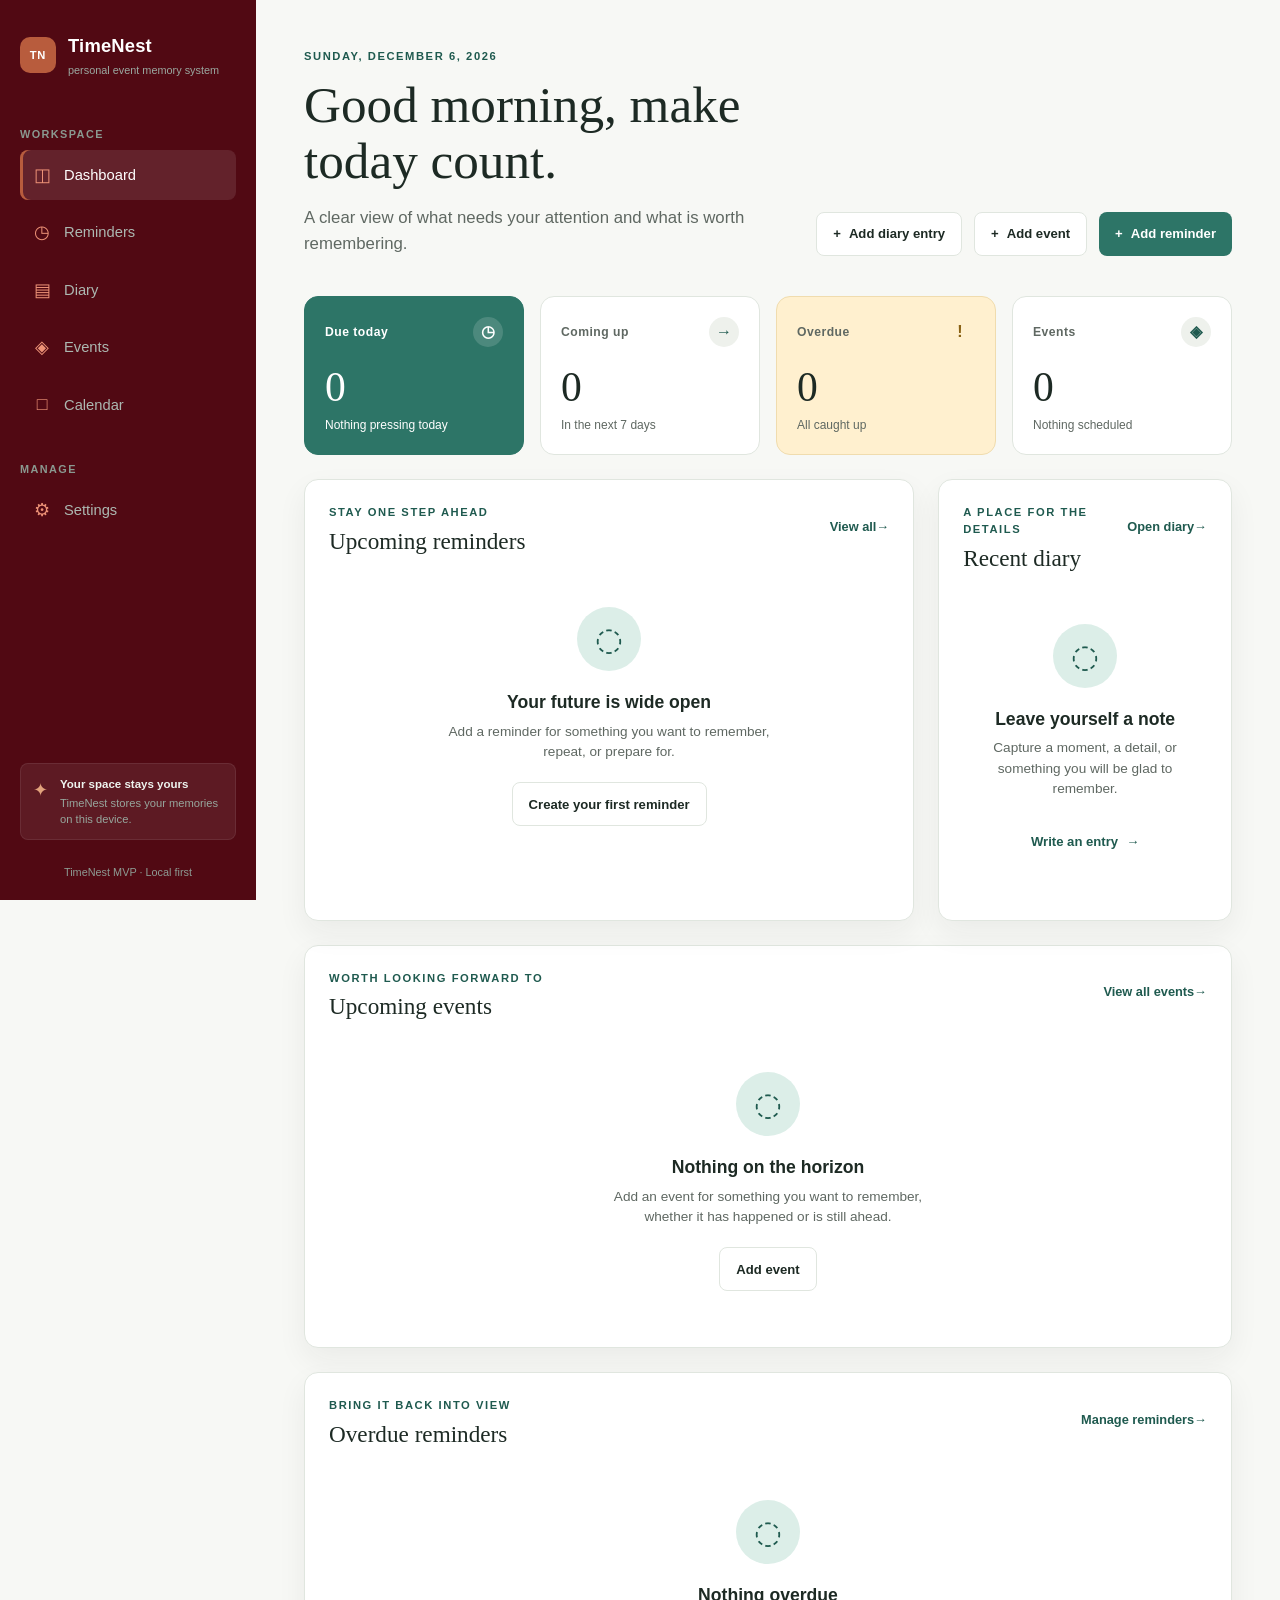
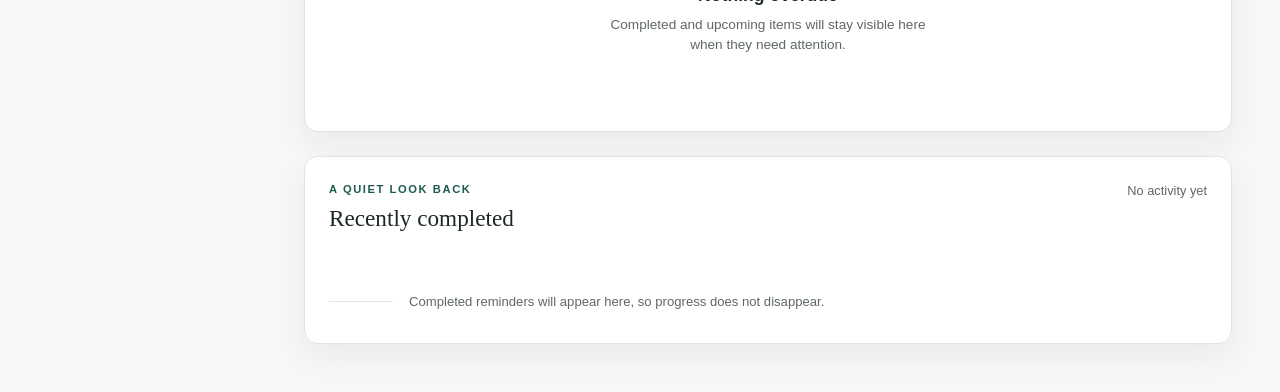
==== commit 15f86e69: "updated by adding event" ====
--- a/index.html
+++ b/index.html
@@ -18,6 +18,7 @@
   <link rel="stylesheet" href="css/dashboard.css?v=1">
   <link rel="stylesheet" href="css/reminders.css?v=4">
   <link rel="stylesheet" href="css/diary.css">
+  <link rel="stylesheet" href="css/events.css?v=1">
   <link rel="stylesheet" href="css/calendar.css?v=1">
   <link rel="stylesheet" href="css/settings.css">
   <link rel="stylesheet" href="css/responsive.css?v=4">
@@ -68,6 +69,10 @@
           <span class="nav-link__icon" aria-hidden="true">▤</span>
           <span>Diary</span>
         </a>
+        <a class="nav-link" href="#events">
+          <span class="nav-link__icon" aria-hidden="true">◈</span>
+          <span>Events</span>
+        </a>
         <a class="nav-link" href="#calendar">
           <span class="nav-link__icon" aria-hidden="true">□</span>
           <span>Calendar</span>
@@ -105,6 +110,10 @@
           <button class="button button--secondary" type="button" data-open-diary-form>
             <span aria-hidden="true">+</span>
             Add diary entry
+          </button>
+          <button class="button button--secondary" type="button" data-open-event-form>
+            <span aria-hidden="true">+</span>
+            Add event
           </button>
           <button class="button button--primary" type="button" data-open-reminder-form>
             <span aria-hidden="true">+</span>
@@ -137,6 +146,14 @@
           </div>
           <strong class="stat-card__value" data-dashboard-value="overdue">0</strong>
           <p>All caught up</p>
+        </article>
+        <article class="stat-card">
+          <div class="stat-card__header">
+            <span class="stat-card__label">Events</span>
+            <span class="stat-card__icon" aria-hidden="true">◈</span>
+          </div>
+          <strong class="stat-card__value" data-dashboard-value="events">0</strong>
+          <p data-dashboard-events-note>Coming up</p>
         </article>
       </section>
 
@@ -163,6 +180,17 @@
           <div id="recent-diary-list" class="dashboard-list" aria-live="polite"></div>
         </section>
       </div>
+
+      <section class="content-panel events-panel" aria-labelledby="upcoming-events-title">
+        <div class="panel-heading">
+          <div>
+            <p class="eyebrow">Worth looking forward to</p>
+            <h2 id="upcoming-events-title">Upcoming events</h2>
+          </div>
+          <a class="text-link" href="#events">View all events <span aria-hidden="true">→</span></a>
+        </div>
+        <div id="upcoming-events-list" class="dashboard-list" aria-live="polite"></div>
+      </section>
 
       <section class="content-panel overdue-panel" aria-labelledby="overdue-title">
         <div class="panel-heading">
@@ -229,12 +257,36 @@
         <div id="diary-list" class="diary-list" aria-live="polite"></div>
       </section>
 
+      <section class="app-view events-view" id="events-view" aria-labelledby="events-page-title" hidden>
+        <header class="page-header page-header--compact">
+          <div>
+            <p class="eyebrow">The moments that shaped your days</p>
+            <h1 id="events-page-title">Events</h1>
+            <p class="page-header__summary">Everything you want to remember happening, whether it already happened or is still ahead.</p>
+          </div>
+          <button class="button button--primary" type="button" data-open-event-form><span aria-hidden="true">+</span> Add event</button>
+        </header>
+        <div class="events-toolbar">
+          <label class="form-label" for="event-filter">Show</label>
+          <select class="form-control events-filter" id="event-filter">
+            <option value="upcoming">Upcoming events</option>
+            <option value="past">Past events</option>
+            <option value="all">All events</option>
+          </select>
+          <label class="form-label" for="event-search">Search</label>
+          <input class="form-control events-search" id="event-search" type="search" placeholder="Search title, place, or notes...">
+          <label class="form-label" for="event-category-filter">Category</label>
+          <select class="form-control events-category-filter" id="event-category-filter"><option value="">All categories</option></select>
+        </div>
+        <div id="event-list" class="event-list" aria-live="polite"></div>
+      </section>
+
       <section class="app-view calendar-view" id="calendar-view" aria-labelledby="calendar-page-title" hidden>
         <header class="page-header page-header--compact">
-          <div><p class="eyebrow">See your time in context</p><h1 id="calendar-page-title">Calendar</h1><p class="page-header__summary">Reminders and diary entries, gathered by date.</p></div>
+          <div><p class="eyebrow">See your time in context</p><h1 id="calendar-page-title">Calendar</h1><p class="page-header__summary">Reminders, diary entries, and events, gathered by date.</p></div>
           <div class="calendar-actions"><button class="button button--secondary" type="button" data-calendar-today>Today</button><button class="icon-button icon-button--light" type="button" aria-label="Previous month" data-calendar-prev>←</button><button class="icon-button icon-button--light" type="button" aria-label="Next month" data-calendar-next>→</button></div>
         </header>
-        <section class="calendar-panel" aria-labelledby="calendar-title"><div class="calendar-heading"><h2 id="calendar-title">Calendar</h2><div class="calendar-legend"><span><i class="calendar-marker calendar-marker--diary"></i> Diary</span><span><i class="calendar-marker calendar-marker--reminder"></i> Reminder</span></div></div><div class="calendar-weekdays" aria-hidden="true"><span>Sun</span><span>Mon</span><span>Tue</span><span>Wed</span><span>Thu</span><span>Fri</span><span>Sat</span></div><div class="calendar-grid" id="calendar-grid"></div></section>
+        <section class="calendar-panel" aria-labelledby="calendar-title"><div class="calendar-heading"><h2 id="calendar-title">Calendar</h2><div class="calendar-legend"><span><i class="calendar-marker calendar-marker--diary"></i> Diary</span><span><i class="calendar-marker calendar-marker--reminder"></i> Reminder</span><span><i class="calendar-marker calendar-marker--event"></i> Event</span></div></div><div class="calendar-weekdays" aria-hidden="true"><span>Sun</span><span>Mon</span><span>Tue</span><span>Wed</span><span>Thu</span><span>Fri</span><span>Sat</span></div><div class="calendar-grid" id="calendar-grid"></div></section>
         <section class="calendar-selection content-panel" aria-labelledby="calendar-selected-date"><p class="eyebrow">Selected date</p><h2 id="calendar-selected-date">Today</h2><div id="calendar-selected-items"></div></section>
       </section>
 
@@ -273,7 +325,7 @@
         </section>
         <section class="content-panel settings-panel" aria-labelledby="data-title">
           <div class="panel-heading"><div><p class="eyebrow">Your local data</p><h2 id="data-title">Export, import, or clear</h2></div></div>
-          <p class="settings-permission">Exports include reminders, diary entries, and preferences. Imported files are validated before any data changes.</p>
+          <p class="settings-permission">Exports include reminders, diary entries, events, and preferences. Imported files are validated before any data changes.</p>
           <div class="settings-fields settings-fields--data"><label class="form-field"><span class="form-label">Import behavior</span><select class="form-control" id="import-mode"><option value="merge">Merge (keep existing duplicates)</option><option value="replace">Replace all existing data</option></select></label><label class="form-field"><span class="form-label">TimeNest JSON file</span><input class="form-control" id="import-file" type="file" accept="application/json,.json"></label></div>
           <div class="settings-actions"><button class="button button--secondary" type="button" id="export-data">Export JSON</button><button class="button button--primary" type="button" id="import-data">Import JSON</button><button class="button button--danger" type="button" id="clear-all-data">Clear all data</button></div>
           <p class="settings-check-result" id="data-transfer-result" aria-live="polite"></p>
@@ -322,6 +374,27 @@
     <div class="modal" id="diary-detail-content"></div>
   </dialog>
 
+  <dialog class="modal-dialog" id="event-form-dialog" aria-labelledby="event-form-title">
+    <form class="modal" id="event-form" method="dialog">
+      <div class="modal__header"><h2 id="event-form-title">Add event</h2><button class="icon-button icon-button--light" type="button" aria-label="Close event form" data-close-dialog="event-form-dialog">×</button></div>
+      <div class="modal__body form-grid">
+        <div class="form-field form-field--full"><label class="form-label" for="event-title">Title</label><input class="form-control" id="event-title" name="title" required maxlength="120" placeholder="e.g. Weekend in Lisbon"></div>
+        <div class="form-field"><label class="form-label" for="event-date">Date</label><input class="form-control" id="event-date" name="date" type="date" required></div>
+        <div class="form-field"><label class="form-label" for="event-end-date">End date <span class="form-hint">optional</span></label><input class="form-control" id="event-end-date" name="endDate" type="date"></div>
+        <div class="form-field"><label class="form-label" for="event-time">Start time <span class="form-hint">optional</span></label><input class="form-control" id="event-time" name="time" type="time"></div>
+        <div class="form-field"><label class="form-label" for="event-end-time">End time <span class="form-hint">optional</span></label><input class="form-control" id="event-end-time" name="endTime" type="time"></div>
+        <div class="form-field"><label class="form-label" for="event-category">Category</label><input class="form-control" id="event-category" name="category" maxlength="60" value="General"></div>
+        <div class="form-field"><label class="form-label" for="event-location">Location <span class="form-hint">optional</span></label><input class="form-control" id="event-location" name="location" maxlength="160" placeholder="Where did it happen?"></div>
+        <div class="form-field form-field--full"><label class="form-label" for="event-notes">Notes <span class="form-hint">optional</span></label><textarea class="form-control" id="event-notes" name="notes" maxlength="2000" placeholder="Add the details you will want later..."></textarea></div>
+      </div>
+      <div class="modal__footer"><button class="button button--secondary" type="button" data-close-dialog="event-form-dialog">Cancel</button><button class="button button--primary" type="submit">Save event</button></div>
+    </form>
+  </dialog>
+
+  <dialog class="modal-dialog" id="event-detail-dialog" aria-labelledby="event-detail-title">
+    <div class="modal" id="event-detail-content"></div>
+  </dialog>
+
   <dialog class="modal-dialog" id="account-password-dialog" aria-labelledby="account-password-title">
     <form class="modal" id="account-password-form" method="dialog">
       <div class="modal__header"><h2 id="account-password-title">Change password</h2><button class="icon-button icon-button--light" type="button" aria-label="Close password form" data-close-dialog="account-password-dialog">×</button></div>
@@ -335,6 +408,6 @@
 
   <div class="toast-region" id="toast-region" aria-live="polite" aria-atomic="true"></div>
 
-  <script type="module" src="js/app.js?v=6"></script>
+  <script type="module" src="js/app.js?v=8"></script>
 </body>
 </html>
--- a/css/layout.css
+++ b/css/layout.css
@@ -53,7 +53,7 @@
 .stats-grid {
   display: grid;
   gap: var(--space-4);
-  grid-template-columns: repeat(3, minmax(0, 1fr));
+  grid-template-columns: repeat(4, minmax(0, 1fr));
   margin-bottom: var(--space-6);
 }
 
--- a/css/dashboard.css
+++ b/css/dashboard.css
@@ -13,6 +13,10 @@
 }
 
 .overdue-panel {
+  margin-top: var(--space-6);
+}
+
+.events-panel {
   margin-top: var(--space-6);
 }
 
@@ -61,6 +65,10 @@
 }
 
 .dashboard-row--diary {
+  grid-template-columns: minmax(0, 1fr) auto;
+}
+
+.dashboard-row--event {
   grid-template-columns: minmax(0, 1fr) auto;
 }
 .stat-card--warning {
--- a/css/events.css
+++ b/css/events.css
@@ -0,0 +1,143 @@
+.events-toolbar {
+  align-items: center;
+  background: var(--color-surface-inset);
+  border: var(--border-thin);
+  border-radius: var(--radius-sm);
+  display: flex;
+  flex-wrap: wrap;
+  gap: var(--space-3);
+  margin-bottom: var(--space-4);
+  padding: var(--space-3) var(--space-4);
+}
+
+.events-toolbar .form-control {
+  min-height: 44px;
+}
+
+.events-filter {
+  max-width: 220px;
+}
+
+.events-search {
+  flex: 1 1 220px;
+  max-width: 320px;
+}
+
+.events-category-filter {
+  max-width: 200px;
+}
+
+.event-list {
+  display: grid;
+  gap: var(--space-3);
+}
+
+.event-card {
+  align-items: center;
+  background: var(--color-surface);
+  border: var(--border-thin);
+  border-radius: var(--radius-md);
+  box-shadow: var(--shadow-sm);
+  display: grid;
+  gap: var(--space-5);
+  grid-template-columns: minmax(0, 1fr) minmax(190px, auto) auto;
+  padding: var(--space-5);
+}
+
+.event-card--cancelled {
+  opacity: 0.72;
+}
+
+.event-card__main {
+  min-width: 0;
+}
+
+.event-card__title-row {
+  align-items: center;
+  display: flex;
+  gap: var(--space-3);
+}
+
+.event-card__title-row h3 {
+  overflow: hidden;
+  text-overflow: ellipsis;
+  white-space: nowrap;
+}
+
+.event-card__marker {
+  background: var(--color-info);
+  border-radius: 3px;
+  flex: 0 0 auto;
+  height: 18px;
+  width: 5px;
+}
+
+.event-card__meta,
+.event-card__time,
+.event-card__location,
+.event-card__notes {
+  color: var(--color-ink-muted);
+  font-size: var(--text-sm);
+}
+
+.event-card__meta {
+  margin-top: var(--space-2);
+}
+
+.event-card__location {
+  margin-top: var(--space-1);
+}
+
+.event-card__notes {
+  margin-top: var(--space-3);
+  max-width: 620px;
+  overflow: hidden;
+  text-overflow: ellipsis;
+  white-space: nowrap;
+}
+
+.event-card__date {
+  align-items: flex-end;
+  display: flex;
+  flex-direction: column;
+  gap: var(--space-2);
+  white-space: nowrap;
+}
+
+.event-card__date strong {
+  font-family: var(--font-display);
+  font-size: var(--text-lg);
+  font-weight: 500;
+}
+
+.event-card__actions {
+  align-items: center;
+  display: flex;
+  gap: var(--space-2);
+}
+
+@media (max-width: 720px) {
+  .events-toolbar {
+    align-items: stretch;
+    flex-direction: column;
+  }
+
+  .events-filter,
+  .events-search,
+  .events-category-filter {
+    max-width: none;
+  }
+
+  .event-card {
+    align-items: stretch;
+    grid-template-columns: 1fr;
+  }
+
+  .event-card__date {
+    align-items: flex-start;
+  }
+
+  .event-card__actions {
+    justify-content: space-between;
+  }
+}
--- a/css/calendar.css
+++ b/css/calendar.css
@@ -113,6 +113,10 @@
   background: var(--color-accent);
 }
 
+.calendar-marker--event {
+  background: var(--color-info);
+}
+
 .calendar-selection {
   margin-top: var(--space-5);
 }
@@ -137,6 +141,10 @@
 
 .calendar-item--diary {
   border-left-color: var(--color-coral);
+}
+
+.calendar-item--event {
+  border-left-color: var(--color-info);
 }
 
 .calendar-item span {
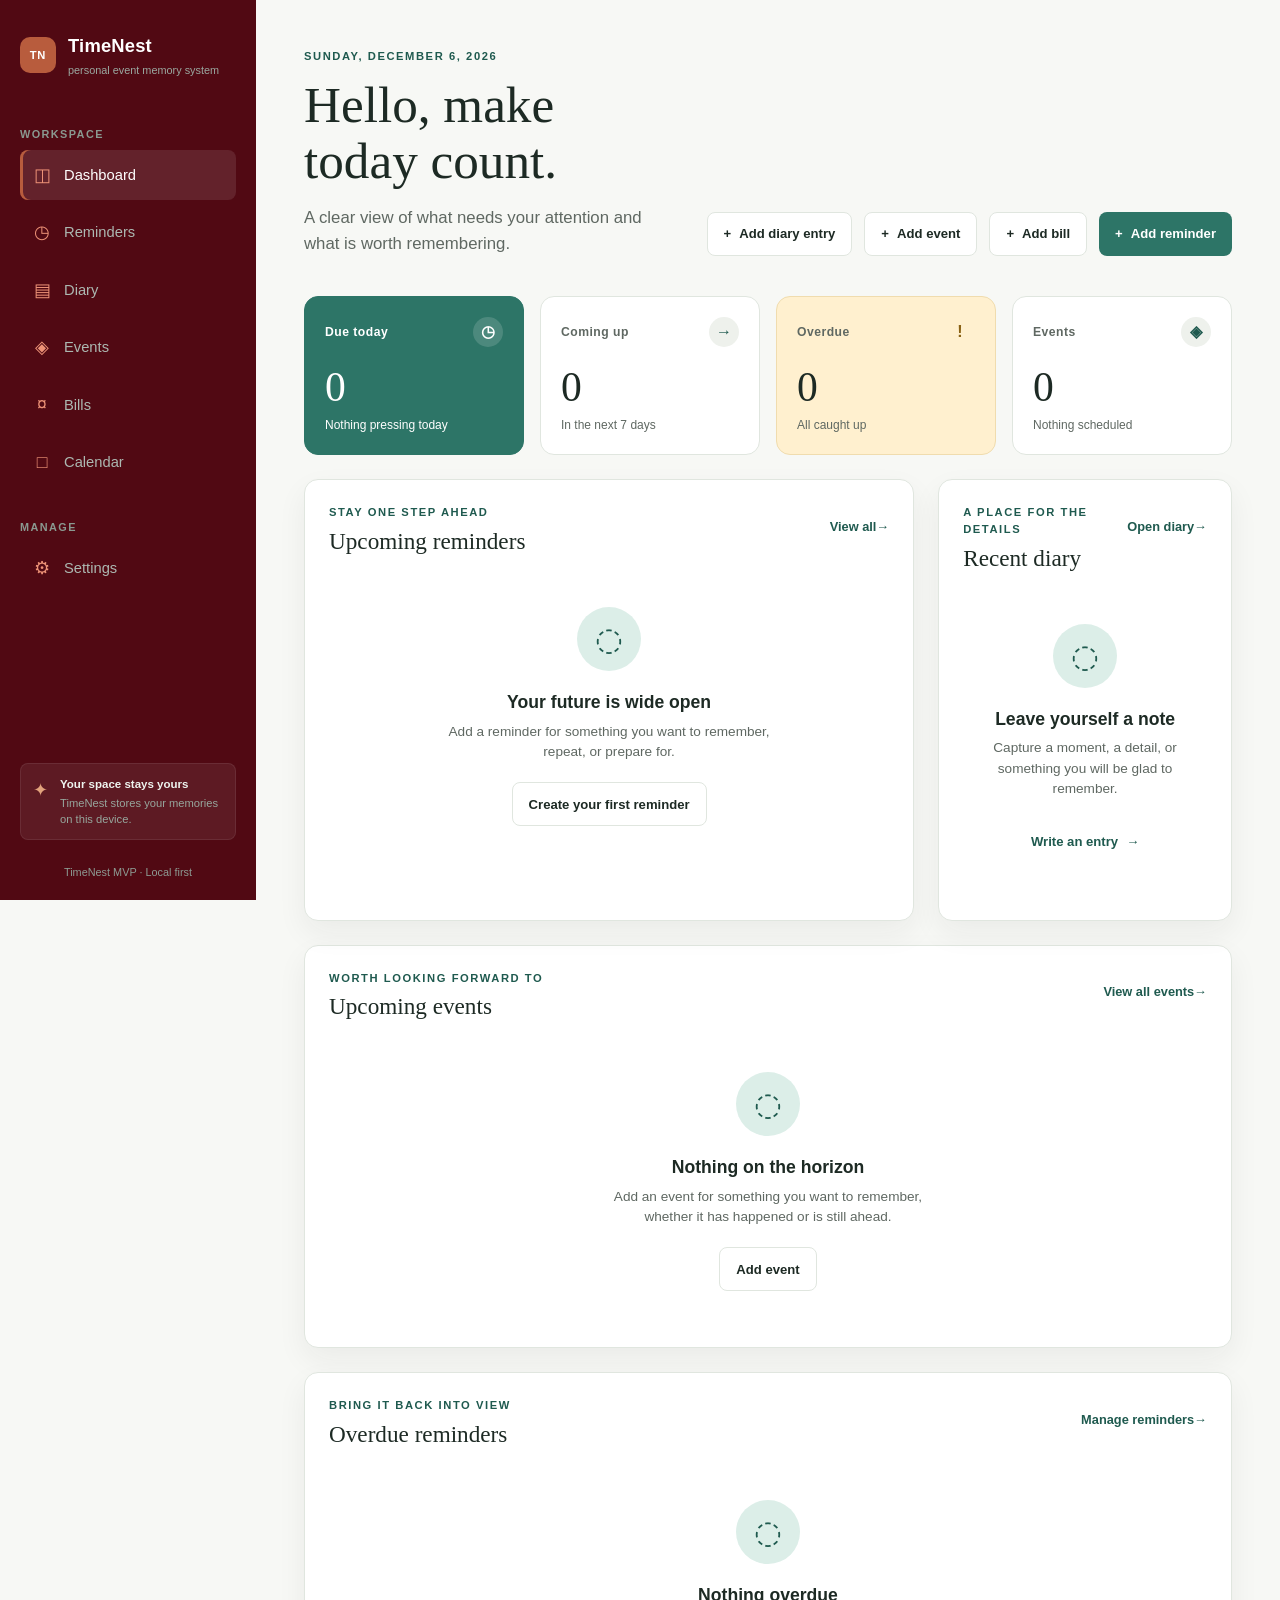
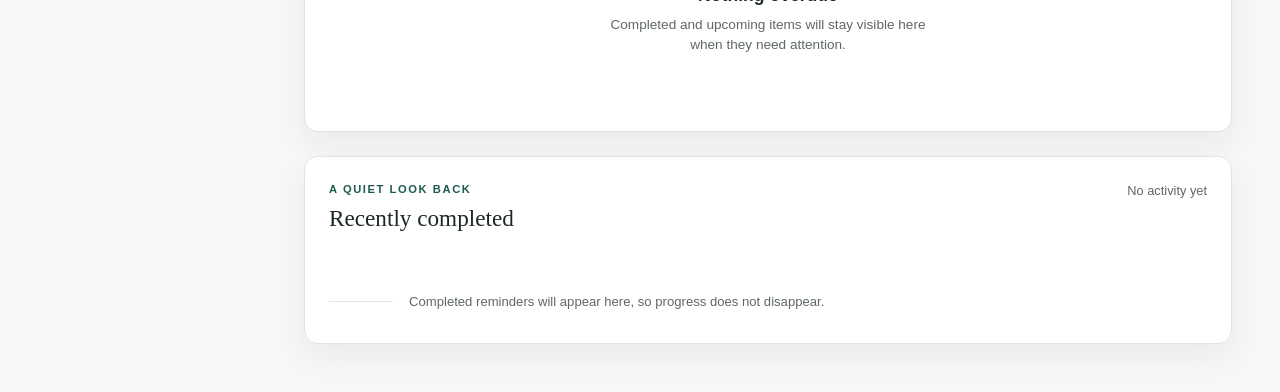
==== commit a9453ac3: "Updated to have more functions" ====
--- a/index.html
+++ b/index.html
@@ -3,11 +3,16 @@
 <head>
   <meta charset="UTF-8">
   <meta name="viewport" content="width=device-width, initial-scale=1">
-  <meta name="description" content="TimeNest keeps important reminders, recurring activities, and personal memories in one calm place.">
+  <meta name="description" content="TimeNest keeps important reminders, recurring activities, diary entries, and events in one calm place.">
   <meta name="theme-color" content="#2d7567">
+  <meta name="mobile-web-app-capable" content="yes">
+  <meta name="apple-mobile-web-app-capable" content="yes">
+  <meta name="apple-mobile-web-app-status-bar-style" content="default">
+  <meta name="apple-mobile-web-app-title" content="TimeNest">
   <link rel="manifest" href="manifest.webmanifest">
+  <link rel="icon" href="assets/icons/timenest-192.png" sizes="192x192" type="image/png">
   <link rel="icon" href="assets/icons/timenest-192.svg" type="image/svg+xml">
-  <link rel="apple-touch-icon" href="assets/icons/timenest-192.svg">
+  <link rel="apple-touch-icon" href="assets/icons/timenest-180.png" sizes="180x180" type="image/png">
   <title>TimeNest | Personal event memory system</title>
   <link rel="stylesheet" href="css/reset.css">
   <link rel="stylesheet" href="css/variables.css?v=2">
@@ -19,6 +24,7 @@
   <link rel="stylesheet" href="css/reminders.css?v=4">
   <link rel="stylesheet" href="css/diary.css">
   <link rel="stylesheet" href="css/events.css?v=1">
+  <link rel="stylesheet" href="css/bills.css?v=1">
   <link rel="stylesheet" href="css/calendar.css?v=1">
   <link rel="stylesheet" href="css/settings.css">
   <link rel="stylesheet" href="css/responsive.css?v=4">
@@ -73,6 +79,10 @@
           <span class="nav-link__icon" aria-hidden="true">◈</span>
           <span>Events</span>
         </a>
+        <a class="nav-link" href="#bills">
+          <span class="nav-link__icon" aria-hidden="true">¤</span>
+          <span>Bills</span>
+        </a>
         <a class="nav-link" href="#calendar">
           <span class="nav-link__icon" aria-hidden="true">□</span>
           <span>Calendar</span>
@@ -103,7 +113,7 @@
       <header class="page-header">
         <div>
           <p class="eyebrow" data-dashboard-date>Saturday, September 12, 2026</p>
-          <h1>Good morning, make today count.</h1>
+          <h1 id="dashboard-greeting">Hello, make today count.</h1>
           <p class="page-header__summary">A clear view of what needs your attention and what is worth remembering.</p>
         </div>
         <div class="page-header__actions">
@@ -114,6 +124,10 @@
           <button class="button button--secondary" type="button" data-open-event-form>
             <span aria-hidden="true">+</span>
             Add event
+          </button>
+          <button class="button button--secondary" type="button" data-open-bill-form>
+            <span aria-hidden="true">+</span>
+            Add bill
           </button>
           <button class="button button--primary" type="button" data-open-reminder-form>
             <span aria-hidden="true">+</span>
@@ -281,6 +295,36 @@
         <div id="event-list" class="event-list" aria-live="polite"></div>
       </section>
 
+      <section class="app-view bills-view" id="bills-view" aria-labelledby="bills-page-title" hidden>
+        <header class="page-header page-header--compact">
+          <div>
+            <p class="eyebrow">Keep every payment in view</p>
+            <h1 id="bills-page-title">Bills</h1>
+            <p class="page-header__summary">The payments you are expecting, what is already settled, and what is next to fall due.</p>
+          </div>
+          <button class="button button--primary" type="button" data-open-bill-form><span aria-hidden="true">+</span> Add bill</button>
+        </header>
+        <div class="bills-toolbar">
+          <label class="form-label" for="bill-filter">Show</label>
+          <select class="form-control bills-filter" id="bill-filter">
+            <option value="all">All bills</option>
+            <option value="unpaid">Unpaid bills</option>
+            <option value="paid">Paid bills</option>
+          </select>
+          <label class="form-label" for="bill-search">Search</label>
+          <input class="form-control bills-search" id="bill-search" type="search" placeholder="Search name, category, or notes...">
+          <label class="form-label" for="bill-category-filter">Category</label>
+          <select class="form-control bills-category-filter" id="bill-category-filter"><option value="">All categories</option></select>
+          <label class="form-label" for="bill-sort">Sort</label>
+          <select class="form-control bills-sort" id="bill-sort">
+            <option value="due">Due date</option>
+            <option value="amount">Amount (highest first)</option>
+            <option value="title">Name A-Z</option>
+          </select>
+        </div>
+        <div id="bill-list" class="bill-list" aria-live="polite"></div>
+      </section>
+
       <section class="app-view calendar-view" id="calendar-view" aria-labelledby="calendar-page-title" hidden>
         <header class="page-header page-header--compact">
           <div><p class="eyebrow">See your time in context</p><h1 id="calendar-page-title">Calendar</h1><p class="page-header__summary">Reminders, diary entries, and events, gathered by date.</p></div>
@@ -305,11 +349,12 @@
           <div class="settings-note"><strong>About browser notifications</strong><p>Browser permissions and device settings control whether notifications appear. An ordinary browser tab cannot always wake at an exact future time, so TimeNest checks when the app opens or when you run a check. A future push service can extend this without changing your reminder data.</p></div>
         </section>
         <section class="content-panel settings-panel" aria-labelledby="preferences-title">
-          <div class="panel-heading"><div><p class="eyebrow">Preferences</p><h2 id="preferences-title">Appearance and reminder defaults</h2></div></div>
+          <div class="panel-heading"><div><p class="eyebrow">Make it yours</p><h2 id="preferences-title">Appearance, currency, and reminder defaults</h2></div></div>
           <div class="settings-fields">
-            <label class="form-field"><span class="form-label">Theme</span><select class="form-control" id="theme-select"><option value="system">Use device setting</option><option value="light">Light</option><option value="dark">Dark</option></select></label>
-            <label class="form-field"><span class="form-label">Default reminder lead time</span><input class="form-control" id="default-reminder-days" type="number" min="0" step="1"><small>Days before the due date.</small></label>
-            <label class="form-field"><span class="form-label">Default reminder time</span><input class="form-control" id="default-reminder-time" type="time"><small>Used for newly created reminders.</small></label>
+            <label class="form-field"><span class="form-label">Theme</span><select class="form-control" id="theme-select"><option value="system">Match my device</option><option value="light">Light</option><option value="dark">Dark</option></select></label>
+            <label class="form-field"><span class="form-label">Currency</span><select class="form-control" id="currency-select"></select><small class="form-hint">Used for the amounts shown in Bills.</small></label>
+            <label class="form-field"><span class="form-label">Default reminder lead time</span><input class="form-control" id="default-reminder-days" type="number" min="0" max="60" step="1"></label>
+            <label class="form-field"><span class="form-label">Default reminder time</span><input class="form-control" id="default-reminder-time" type="time"></label>
           </div>
           <div class="settings-actions"><button class="button button--primary" type="button" id="save-preferences">Save preferences</button></div>
         </section>
@@ -325,7 +370,7 @@
         </section>
         <section class="content-panel settings-panel" aria-labelledby="data-title">
           <div class="panel-heading"><div><p class="eyebrow">Your local data</p><h2 id="data-title">Export, import, or clear</h2></div></div>
-          <p class="settings-permission">Exports include reminders, diary entries, events, and preferences. Imported files are validated before any data changes.</p>
+          <p class="settings-permission">Exports include reminders, diary entries, events, bills, and preferences. Imported files are validated before any data changes.</p>
           <div class="settings-fields settings-fields--data"><label class="form-field"><span class="form-label">Import behavior</span><select class="form-control" id="import-mode"><option value="merge">Merge (keep existing duplicates)</option><option value="replace">Replace all existing data</option></select></label><label class="form-field"><span class="form-label">TimeNest JSON file</span><input class="form-control" id="import-file" type="file" accept="application/json,.json"></label></div>
           <div class="settings-actions"><button class="button button--secondary" type="button" id="export-data">Export JSON</button><button class="button button--primary" type="button" id="import-data">Import JSON</button><button class="button button--danger" type="button" id="clear-all-data">Clear all data</button></div>
           <p class="settings-check-result" id="data-transfer-result" aria-live="polite"></p>
@@ -395,6 +440,24 @@
     <div class="modal" id="event-detail-content"></div>
   </dialog>
 
+  <dialog class="modal-dialog" id="bill-form-dialog" aria-labelledby="bill-form-title">
+    <form class="modal" id="bill-form" method="dialog">
+      <div class="modal__header"><h2 id="bill-form-title">Add bill</h2><button class="icon-button icon-button--light" type="button" aria-label="Close bill form" data-close-dialog="bill-form-dialog">×</button></div>
+      <div class="modal__body form-grid">
+        <div class="form-field form-field--full"><label class="form-label" for="bill-title">Name</label><input class="form-control" id="bill-title" name="title" required maxlength="120" placeholder="e.g. Internet"></div>
+        <div class="form-field"><label class="form-label" for="bill-amount">Amount</label><input class="form-control" id="bill-amount" name="amount" type="number" min="0" step="0.01" required placeholder="0.00"></div>
+        <div class="form-field"><label class="form-label" for="bill-due-date">Due date</label><input class="form-control" id="bill-due-date" name="dueDate" type="date" required></div>
+        <div class="form-field"><label class="form-label" for="bill-category">Category</label><input class="form-control" id="bill-category" name="category" maxlength="60" value="General"></div>
+        <div class="form-field form-field--full"><label class="form-label" for="bill-notes">Notes <span class="form-hint">optional</span></label><textarea class="form-control" id="bill-notes" name="notes" maxlength="2000" placeholder="Add the details you will want later..."></textarea></div>
+      </div>
+      <div class="modal__footer"><button class="button button--secondary" type="button" data-close-dialog="bill-form-dialog">Cancel</button><button class="button button--primary" type="submit">Save bill</button></div>
+    </form>
+  </dialog>
+
+  <dialog class="modal-dialog" id="bill-detail-dialog" aria-labelledby="bill-detail-title">
+    <div class="modal" id="bill-detail-content"></div>
+  </dialog>
+
   <dialog class="modal-dialog" id="account-password-dialog" aria-labelledby="account-password-title">
     <form class="modal" id="account-password-form" method="dialog">
       <div class="modal__header"><h2 id="account-password-title">Change password</h2><button class="icon-button icon-button--light" type="button" aria-label="Close password form" data-close-dialog="account-password-dialog">×</button></div>
@@ -408,6 +471,6 @@
 
   <div class="toast-region" id="toast-region" aria-live="polite" aria-atomic="true"></div>
 
-  <script type="module" src="js/app.js?v=8"></script>
+  <script type="module" src="js/app.js?v=13"></script>
 </body>
 </html>
--- a/css/bills.css
+++ b/css/bills.css
@@ -0,0 +1,160 @@
+.bills-toolbar {
+  align-items: center;
+  background: var(--color-surface-inset);
+  border: var(--border-thin);
+  border-radius: var(--radius-sm);
+  display: flex;
+  flex-wrap: wrap;
+  gap: var(--space-3);
+  margin-bottom: var(--space-4);
+  padding: var(--space-3) var(--space-4);
+}
+
+.bills-toolbar .form-control {
+  min-height: 44px;
+}
+
+.bills-filter {
+  max-width: 200px;
+}
+
+.bills-search {
+  flex: 1 1 220px;
+  max-width: 320px;
+}
+
+.bills-category-filter {
+  max-width: 200px;
+}
+
+.bills-sort {
+  max-width: 220px;
+}
+
+.bill-list {
+  display: grid;
+  gap: var(--space-3);
+}
+
+.bill-card {
+  align-items: center;
+  background: var(--color-surface);
+  border: var(--border-thin);
+  border-radius: var(--radius-md);
+  box-shadow: var(--shadow-sm);
+  display: grid;
+  gap: var(--space-5);
+  grid-template-columns: minmax(0, 1fr) minmax(150px, auto) minmax(110px, auto) auto;
+  padding: var(--space-5);
+}
+
+.bill-card--paid {
+  opacity: 0.72;
+}
+
+.bill-card__main {
+  min-width: 0;
+}
+
+.bill-card__title-row {
+  align-items: center;
+  display: flex;
+  gap: var(--space-3);
+}
+
+.bill-card__title-row h3 {
+  overflow: hidden;
+  text-overflow: ellipsis;
+  white-space: nowrap;
+}
+
+.bill-card__marker {
+  background: var(--color-coral);
+  border-radius: 3px;
+  flex: 0 0 auto;
+  height: 18px;
+  width: 5px;
+}
+
+.bill-card__meta,
+.bill-card__notes,
+.bill-card__paid-date {
+  color: var(--color-ink-muted);
+  font-size: var(--text-sm);
+}
+
+.bill-card__meta {
+  margin-top: var(--space-2);
+}
+
+.bill-card__notes {
+  margin-top: var(--space-3);
+  max-width: 620px;
+  overflow: hidden;
+  text-overflow: ellipsis;
+  white-space: nowrap;
+}
+
+.bill-card__due,
+.bill-card__amount {
+  align-items: flex-end;
+  display: flex;
+  flex-direction: column;
+  gap: var(--space-2);
+  white-space: nowrap;
+}
+
+.bill-card__due strong,
+.bill-card__amount strong {
+  font-family: var(--font-display);
+  font-size: var(--text-lg);
+  font-weight: 500;
+}
+
+.bill-card__amount strong {
+  color: var(--color-accent-dark);
+}
+
+.bill-card__actions {
+  align-items: center;
+  display: flex;
+  gap: var(--space-2);
+}
+
+@media (max-width: 980px) {
+  .bill-card {
+    grid-template-columns: minmax(0, 1fr) minmax(140px, auto) auto;
+  }
+
+  .bill-card__amount {
+    align-items: flex-start;
+  }
+}
+
+@media (max-width: 720px) {
+  .bills-toolbar {
+    align-items: stretch;
+    flex-direction: column;
+  }
+
+  .bills-filter,
+  .bills-search,
+  .bills-category-filter,
+  .bills-sort {
+    max-width: none;
+  }
+
+  .bill-card {
+    align-items: stretch;
+    grid-template-columns: 1fr;
+  }
+
+  .bill-card__due,
+  .bill-card__amount {
+    align-items: flex-start;
+  }
+
+  .bill-card__actions {
+    justify-content: space-between;
+  }
+}
